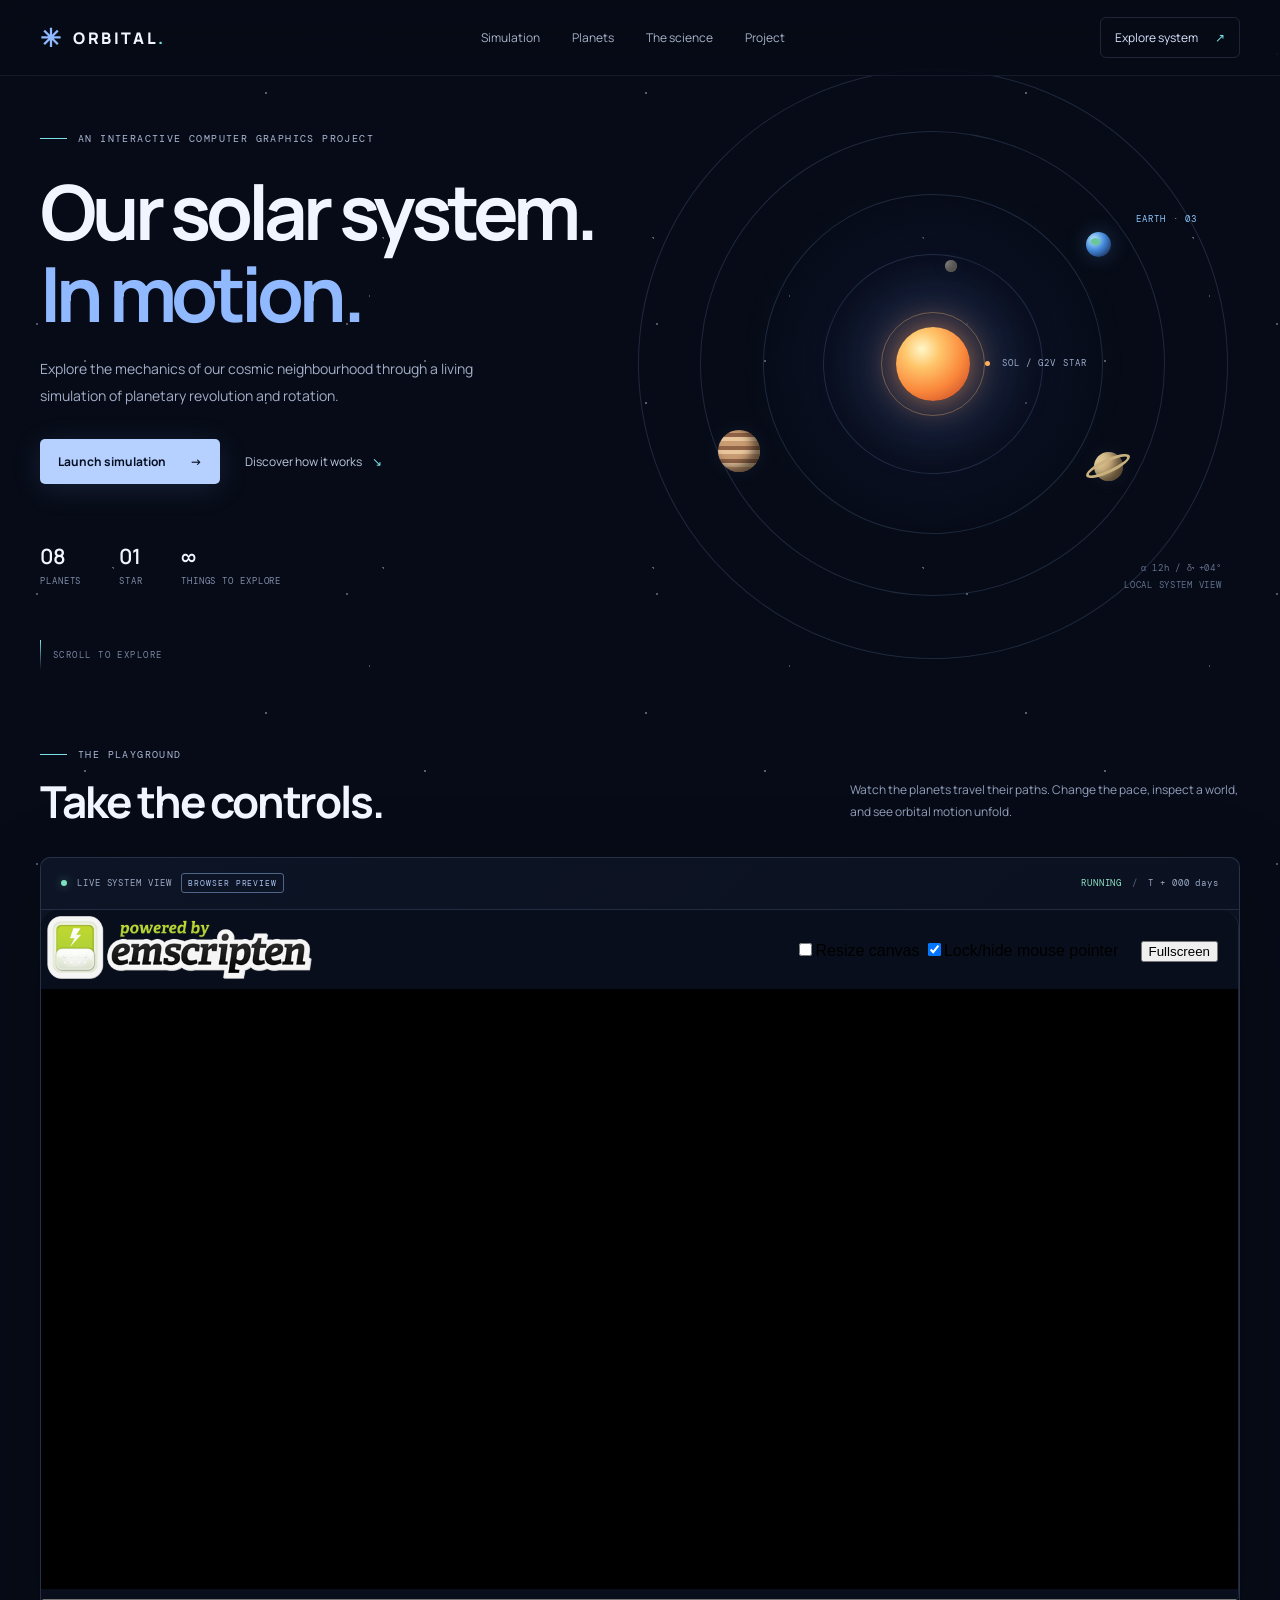
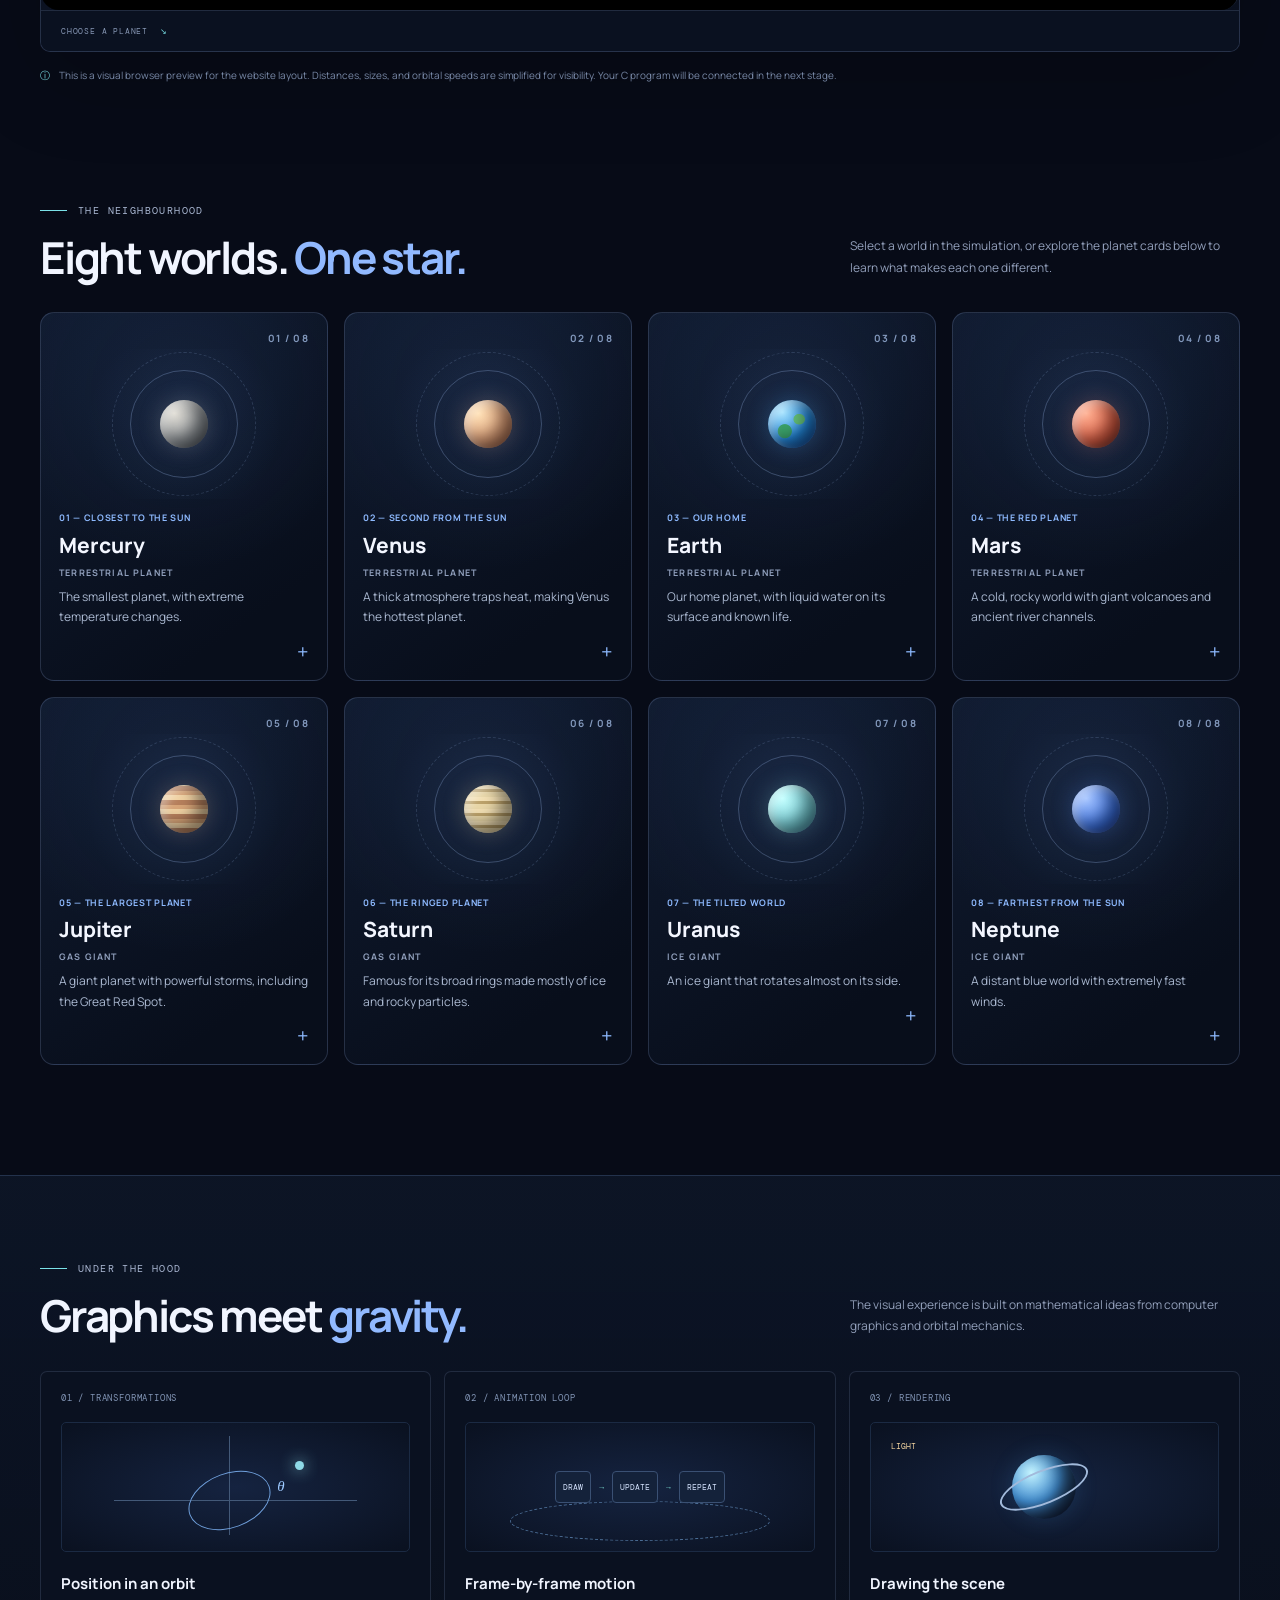
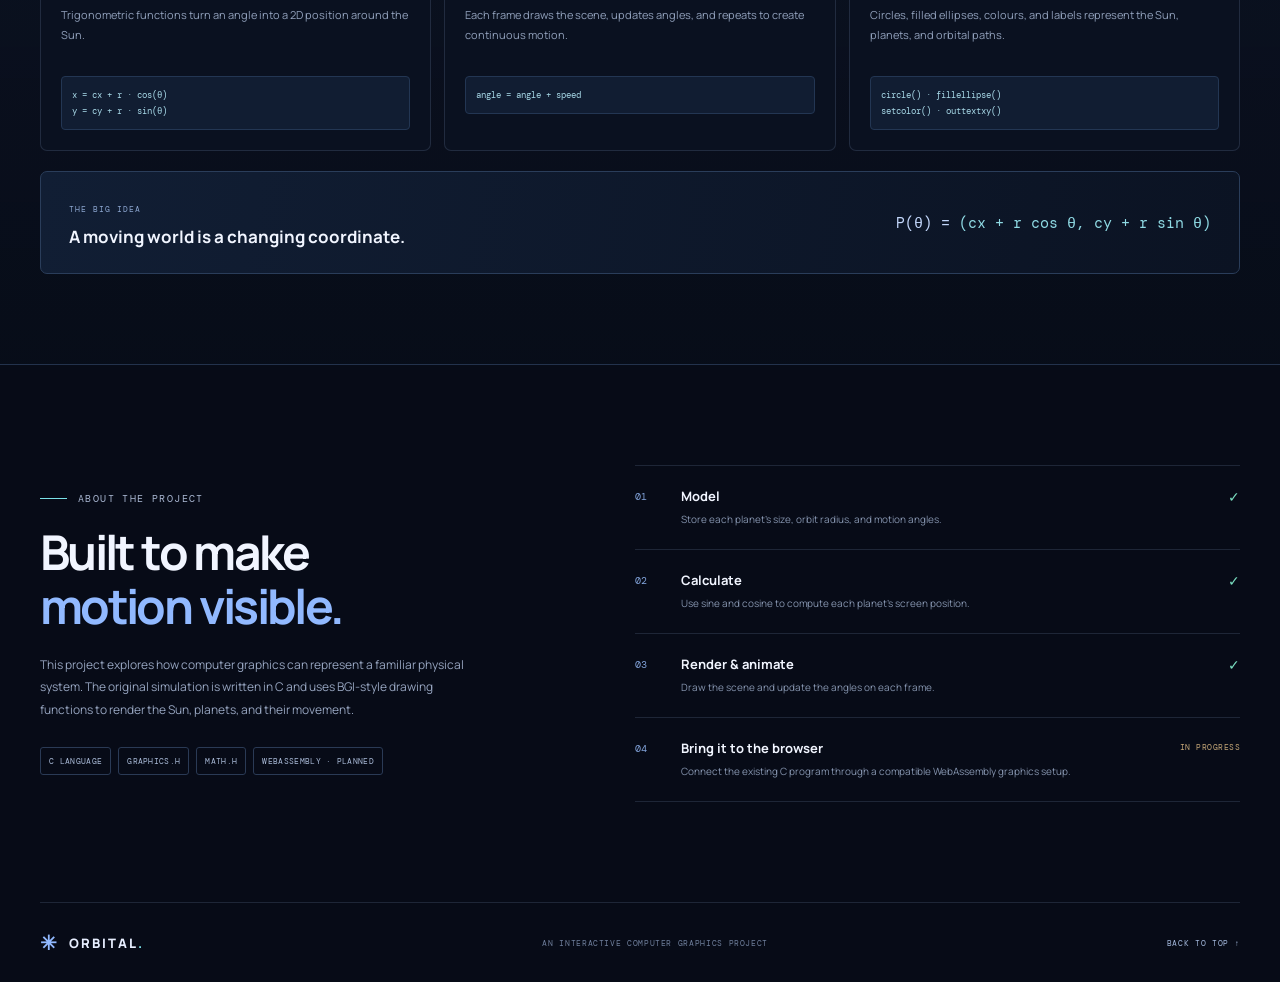
==== index.html @ f17c5fdf "initial commit" ====
<!DOCTYPE html>
<html lang="en">
<head>
  <meta charset="UTF-8" />
  <meta name="viewport" content="width=device-width, initial-scale=1.0" />
  <meta name="theme-color" content="#070b17" />
  <meta name="description" content="An interactive solar system simulation and computer graphics project." />
  <title>ORBITAL — Solar System Simulator</title>
  <link rel="preconnect" href="https://fonts.googleapis.com">
  <link rel="preconnect" href="https://fonts.gstatic.com" crossorigin>
  <link href="https://fonts.googleapis.com/css2?family=DM+Mono:wght@400;500&family=Manrope:wght@400;500;600;700;800&display=swap" rel="stylesheet">
  <link rel="stylesheet" href="styles.css" />
</head>
<body>
  <div class="starfield" aria-hidden="true"></div>
  <header class="topbar">
    <a class="brand" href="#home" aria-label="Orbital home"><span class="brand-mark">✳</span><span>ORBITAL<span class="brand-dot">.</span></span></a>
    <nav class="nav-links" aria-label="Main navigation">
      <a href="#simulation">Simulation</a><a href="#planets">Planets</a><a href="#science">The science</a><a href="#project">Project</a>
    </nav>
    <a class="top-cta" href="#simulation">Explore system <span>↗</span></a>
    <button class="menu-toggle" id="menuToggle" aria-label="Toggle navigation">☰</button>
  </header>

  <main>
    <section class="hero section-wrap" id="home">
      <div class="hero-copy">
        <div class="eyebrow"><span class="eyebrow-line"></span> AN INTERACTIVE COMPUTER GRAPHICS PROJECT</div>
        <h1>Our solar system.<br><span>In motion.</span></h1>
        <p class="hero-lede">Explore the mechanics of our cosmic neighbourhood through a living simulation of planetary revolution and rotation.</p>
        <div class="hero-actions"><a class="button button-primary" href="#simulation">Launch simulation <span>→</span></a><a class="text-link" href="#science">Discover how it works <span>↘</span></a></div>
        <div class="hero-meta"><div><strong>08</strong><span>PLANETS</span></div><div><strong>01</strong><span>STAR</span></div><div><strong>∞</strong><span>THINGS TO EXPLORE</span></div></div>
      </div>
      <div class="hero-art" aria-label="Illustration of planets orbiting a glowing sun">
        <div class="hero-orbit orbit-a"></div><div class="hero-orbit orbit-b"></div><div class="hero-orbit orbit-c"></div><div class="hero-orbit orbit-d"></div>
        <div class="hero-sun"><span></span></div><div class="hero-planet hp-mercury"></div><div class="hero-planet hp-earth"><span></span></div><div class="hero-planet hp-jupiter"></div><div class="hero-planet hp-saturn"><i></i></div>
        <div class="art-label label-sun"><span></span> SOL / G2V STAR</div><div class="art-label label-earth">EARTH · 03</div><div class="art-coordinate">α 12h  /  δ +04°<br>LOCAL SYSTEM VIEW</div>
      </div>
      <div class="scroll-cue"><span></span> SCROLL TO EXPLORE</div>
    </section>

    <section class="simulation-section section-wrap" id="simulation">
      <div class="section-heading"><div><div class="eyebrow"><span class="eyebrow-line"></span> THE PLAYGROUND</div><h2>Take the controls.</h2></div><p>Watch the planets travel their paths. Change the pace, inspect a world, and see orbital motion unfold.</p></div>
      <div class="sim-shell">
        <div class="sim-topline"><div class="sim-title"><span class="live-dot"></span><span>LIVE SYSTEM VIEW</span><span class="sim-tag">BROWSER PREVIEW</span></div><div class="sim-readout"><span id="statusText">RUNNING</span><span class="readout-divider">/</span><span id="timeReadout">T + 000 days</span></div></div>
        <div class="sim-layout">
          <div class="canvas-wrap" id="canvasWrap">
           <iframe
    src="solar_system.html"
    title="C Solar System Animation"
    style="position:absolute; inset:0; width:100%; height:100%; border:0; background:#080e1b;"
></iframe>

            <div class="canvas-vignette"></div><div class="canvas-hud hud-tl">HELIOCENTRIC VIEW<br><span>XY PLANE · SCHEMATIC</span></div><div class="canvas-hud hud-tr">SYSTEM 01 <span>● NOMINAL</span></div>
            <div class="canvas-bottom"><span id="selectedCanvasLabel">SELECTED: EARTH</span><span>DRAG TO PAN · SCROLL TO ZOOM</span></div>
            <div class="canvas-message" id="canvasMessage">Browser preview active — C simulation integration comes next.</div>
          </div>
                  </div>
        <div class="planet-strip"><div class="strip-label">CHOOSE A PLANET <span>↘</span></div><div class="planet-picker" id="planetPicker"></div></div>
      </div>
      <p class="sim-note"><span>ⓘ</span> This is a visual browser preview for the website layout. Distances, sizes, and orbital speeds are simplified for visibility. Your C program will be connected in the next stage.</p>
    </section>

    <section class="planet-section section-wrap" id="planets">
      <div class="section-heading"><div><div class="eyebrow"><span class="eyebrow-line"></span> THE NEIGHBOURHOOD</div><h2>Eight worlds. <span>One star.</span></h2></div><p>Select a world in the simulation, or explore the planet cards below to learn what makes each one different.</p></div>
      
<div class="orb-planet-grid" id="orbPlanetGrid">

  <button class="orb-planet-card" data-planet="mercury" aria-expanded="false">
    <span class="orb-planet-number">01 / 08</span>
    <span class="orb-planet-visual mercury">
      <span class="orbital-ring ring-one"></span>
      <span class="orbital-ring ring-two"></span>
      <span class="orb-planet"></span>
    </span>
    <span class="orb-planet-info">
      <span class="orb-planet-order">01 — CLOSEST TO THE SUN</span>
      <span class="orb-planet-name">Mercury</span>
      <span class="orb-planet-type">TERRESTRIAL PLANET</span>
      <span class="orb-planet-description">The smallest planet, with extreme temperature changes.</span>
      <span class="orb-planet-fact">88 Earth days to orbit the Sun.</span>
    </span>
    <span class="orb-planet-action">+</span>
  </button>

  <button class="orb-planet-card" data-planet="venus" aria-expanded="false">
    <span class="orb-planet-number">02 / 08</span>
    <span class="orb-planet-visual venus">
      <span class="orbital-ring ring-one"></span>
      <span class="orbital-ring ring-two"></span>
      <span class="orb-planet"></span>
    </span>
    <span class="orb-planet-info">
      <span class="orb-planet-order">02 — SECOND FROM THE SUN</span>
      <span class="orb-planet-name">Venus</span>
      <span class="orb-planet-type">TERRESTRIAL PLANET</span>
      <span class="orb-planet-description">A thick atmosphere traps heat, making Venus the hottest planet.</span>
      <span class="orb-planet-fact">One Venus day is longer than its year.</span>
    </span>
    <span class="orb-planet-action">+</span>
  </button>

  <button class="orb-planet-card" data-planet="earth" aria-expanded="false">
    <span class="orb-planet-number">03 / 08</span>
    <span class="orb-planet-visual earth">
      <span class="orbital-ring ring-one"></span>
      <span class="orbital-ring ring-two"></span>
      <span class="orb-planet"></span>
    </span>
    <span class="orb-planet-info">
      <span class="orb-planet-order">03 — OUR HOME</span>
      <span class="orb-planet-name">Earth</span>
      <span class="orb-planet-type">TERRESTRIAL PLANET</span>
      <span class="orb-planet-description">Our home planet, with liquid water on its surface and known life.</span>
      <span class="orb-planet-fact">About 365.25 days to orbit the Sun.</span>
    </span>
    <span class="orb-planet-action">+</span>
  </button>

  <button class="orb-planet-card" data-planet="mars" aria-expanded="false">
    <span class="orb-planet-number">04 / 08</span>
    <span class="orb-planet-visual mars">
      <span class="orbital-ring ring-one"></span>
      <span class="orbital-ring ring-two"></span>
      <span class="orb-planet"></span>
    </span>
    <span class="orb-planet-info">
      <span class="orb-planet-order">04 — THE RED PLANET</span>
      <span class="orb-planet-name">Mars</span>
      <span class="orb-planet-type">TERRESTRIAL PLANET</span>
      <span class="orb-planet-description">A cold, rocky world with giant volcanoes and ancient river channels.</span>
      <span class="orb-planet-fact">A Martian year lasts 687 Earth days.</span>
    </span>
    <span class="orb-planet-action">+</span>
  </button>

  <button class="orb-planet-card" data-planet="jupiter" aria-expanded="false">
    <span class="orb-planet-number">05 / 08</span>
    <span class="orb-planet-visual jupiter">
      <span class="orbital-ring ring-one"></span>
      <span class="orbital-ring ring-two"></span>
      <span class="orb-planet"></span>
    </span>
    <span class="orb-planet-info">
      <span class="orb-planet-order">05 — THE LARGEST PLANET</span>
      <span class="orb-planet-name">Jupiter</span>
      <span class="orb-planet-type">GAS GIANT</span>
      <span class="orb-planet-description">A giant planet with powerful storms, including the Great Red Spot.</span>
      <span class="orb-planet-fact">One Jupiter year is about 11.86 Earth years.</span>
    </span>
    <span class="orb-planet-action">+</span>
  </button>

  <button class="orb-planet-card" data-planet="saturn" aria-expanded="false">
    <span class="orb-planet-number">06 / 08</span>
    <span class="orb-planet-visual saturn">
      <span class="orbital-ring ring-one"></span>
      <span class="orbital-ring ring-two"></span>
      <span class="orb-planet"></span>
    </span>
    <span class="orb-planet-info">
      <span class="orb-planet-order">06 — THE RINGED PLANET</span>
      <span class="orb-planet-name">Saturn</span>
      <span class="orb-planet-type">GAS GIANT</span>
      <span class="orb-planet-description">Famous for its broad rings made mostly of ice and rocky particles.</span>
      <span class="orb-planet-fact">A Saturn year lasts about 29.5 Earth years.</span>
    </span>
    <span class="orb-planet-action">+</span>
  </button>

  <button class="orb-planet-card" data-planet="uranus" aria-expanded="false">
    <span class="orb-planet-number">07 / 08</span>
    <span class="orb-planet-visual uranus">
      <span class="orbital-ring ring-one"></span>
      <span class="orbital-ring ring-two"></span>
      <span class="orb-planet"></span>
    </span>
    <span class="orb-planet-info">
      <span class="orb-planet-order">07 — THE TILTED WORLD</span>
      <span class="orb-planet-name">Uranus</span>
      <span class="orb-planet-type">ICE GIANT</span>
      <span class="orb-planet-description">An ice giant that rotates almost on its side.</span>
      <span class="orb-planet-fact">One orbit takes about 84 Earth years.</span>
    </span>
    <span class="orb-planet-action">+</span>
  </button>

  <button class="orb-planet-card" data-planet="neptune" aria-expanded="false">
    <span class="orb-planet-number">08 / 08</span>
    <span class="orb-planet-visual neptune">
      <span class="orbital-ring ring-one"></span>
      <span class="orbital-ring ring-two"></span>
      <span class="orb-planet"></span>
    </span>
    <span class="orb-planet-info">
      <span class="orb-planet-order">08 — FARTHEST FROM THE SUN</span>
      <span class="orb-planet-name">Neptune</span>
      <span class="orb-planet-type">ICE GIANT</span>
      <span class="orb-planet-description">A distant blue world with extremely fast winds.</span>
      <span class="orb-planet-fact">One orbit takes about 165 Earth years.</span>
    </span>
    <span class="orb-planet-action">+</span>
  </button>

</div>


    </section>

    <section class="science-section" id="science"><div class="section-wrap science-inner">
      <div class="section-heading"><div><div class="eyebrow"><span class="eyebrow-line"></span> UNDER THE HOOD</div><h2>Graphics meet <span>gravity.</span></h2></div><p>The visual experience is built on mathematical ideas from computer graphics and orbital mechanics.</p></div>
      <div class="science-grid">
        <article class="science-card"><div class="science-number">01 / TRANSFORMATIONS</div><div class="science-visual transform-visual"><span class="axis x-axis"></span><span class="axis y-axis"></span><span class="transform-orbit"></span><span class="transform-dot"></span><b>θ</b></div><h3>Position in an orbit</h3><p>Trigonometric functions turn an angle into a 2D position around the Sun.</p><code>x = cx + r · cos(θ)<br>y = cy + r · sin(θ)</code></article>
        <article class="science-card"><div class="science-number">02 / ANIMATION LOOP</div><div class="science-visual loop-visual"><span>DRAW</span><i>→</i><span>UPDATE</span><i>→</i><span>REPEAT</span><div class="loop-track"></div></div><h3>Frame-by-frame motion</h3><p>Each frame draws the scene, updates angles, and repeats to create continuous motion.</p><code>angle = angle + speed</code></article>
        <article class="science-card"><div class="science-number">03 / RENDERING</div><div class="science-visual render-visual"><div class="render-sphere"></div><div class="render-ring"></div><span>LIGHT</span></div><h3>Drawing the scene</h3><p>Circles, filled ellipses, colours, and labels represent the Sun, planets, and orbital paths.</p><code>circle() · fillellipse()<br>setcolor() · outtextxy()</code></article>
      </div>
      <div class="equation-banner"><div><span class="mini-kicker">THE BIG IDEA</span><h3>A moving world is a changing coordinate.</h3></div><div class="equation">P(θ) = <span>(cx + r cos θ, cy + r sin θ)</span></div></div>
    </div></section>

    <section class="project-section section-wrap" id="project">
      <div class="project-copy"><div class="eyebrow"><span class="eyebrow-line"></span> ABOUT THE PROJECT</div><h2>Built to make<br><span>motion visible.</span></h2><p>This project explores how computer graphics can represent a familiar physical system. The original simulation is written in C and uses BGI-style drawing functions to render the Sun, planets, and their movement.</p><div class="tech-pills"><span>C LANGUAGE</span><span>GRAPHICS.H</span><span>MATH.H</span><span>WEBASSEMBLY · PLANNED</span></div></div>
      <div class="project-steps"><div class="step"><span>01</span><div><h3>Model</h3><p>Store each planet's size, orbit radius, and motion angles.</p></div><b>✓</b></div><div class="step"><span>02</span><div><h3>Calculate</h3><p>Use sine and cosine to compute each planet's screen position.</p></div><b>✓</b></div><div class="step"><span>03</span><div><h3>Render & animate</h3><p>Draw the scene and update the angles on each frame.</p></div><b>✓</b></div><div class="step planned"><span>04</span><div><h3>Bring it to the browser</h3><p>Connect the existing C program through a compatible WebAssembly graphics setup.</p></div><em>IN PROGRESS</em></div></div>
    </section>
  </main>
  <footer class="footer section-wrap"><a class="brand" href="#home"><span class="brand-mark">✳</span><span>ORBITAL<span class="brand-dot">.</span></span></a><span>AN INTERACTIVE COMPUTER GRAPHICS PROJECT</span><a href="#home">BACK TO TOP ↑</a></footer>
  <script src="app.js"></script>
</body>
</html>
---- styles.css ----
:root {
    --bg: #070b17;
    --panel: #0d1425;
    --panel2: #101a2e;
    --line: rgba(158, 180, 220, .16);
    --text: #f1f5ff;
    --muted: #8d9ab6;
    --blue: #91b9ff;
    --cyan: #7be2e8;
    --accent: #9cbcff;
    --mono: 'DM Mono', monospace;
    --sans: 'Manrope', sans-serif
}

* {
    box-sizing: border-box
}

html {
    scroll-behavior: smooth;
    scroll-padding-top: 90px
}

body {
    margin: 0;
    background: var(--bg);
    color: var(--text);
    font-family: var(--sans);
    font-size: 14px;
    overflow-x: hidden
}

a {
    color: inherit;
    text-decoration: none
}

button,
input {
    font: inherit
}

.starfield {
    position: fixed;
    inset: 0;
    pointer-events: none;
    z-index: -1;
    opacity: .34;
    background-image: radial-gradient(1px 1px at 12% 20%, #dbe8ff 99%, transparent), radial-gradient(1px 1px at 70% 30%, #fff 99%, transparent), radial-gradient(1px 1px at 42% 72%, #fff 99%, transparent), radial-gradient(1px 1px at 88% 80%, #b9d7ff 99%, transparent), radial-gradient(1px 1px at 25% 88%, #fff 99%, transparent);
    background-size: 310px 270px, 380px 310px, 270px 330px, 420px 370px, 340px 410px
}

.section-wrap {
    width: min(1200px, calc(100% - 64px));
    margin: 0 auto
}

.topbar {
    height: 76px;
    display: flex;
    align-items: center;
    justify-content: space-between;
    padding: 0 max(32px, calc((100% - 1200px)/2));
    border-bottom: 1px solid rgba(160, 180, 220, .1);
    background: rgba(7, 11, 23, .78);
    backdrop-filter: blur(18px);
    position: sticky;
    top: 0;
    z-index: 20
}

.brand {
    display: flex;
    align-items: center;
    gap: 10px;
    font-weight: 800;
    letter-spacing: .15em;
    font-size: 16px
}

.brand-mark {
    font-size: 25px;
    color: var(--blue)
}

.brand-dot {
    color: var(--cyan)
}

.nav-links {
    display: flex;
    gap: 32px;
    color: #a8b3ca;
    font-size: 12px
}

.nav-links a:hover,
.text-link:hover {
    color: white
}

.top-cta {
    font-size: 12px;
    border: 1px solid var(--line);
    border-radius: 6px;
    padding: 11px 14px;
    color: #dce6ff
}

.top-cta span {
    margin-left: 15px;
    color: var(--cyan)
}

.menu-toggle {
    display: none;
    background: none;
    border: 0;
    color: white;
    font-size: 22px
}

.hero {
    min-height: 620px;
    display: grid;
    grid-template-columns: 1fr 1.05fr;
    align-items: center;
    position: relative;
    padding-top: 45px;
    padding-bottom: 90px
}

.hero-copy {
    position: relative;
    z-index: 2;
    padding-bottom: 8px
}

.eyebrow {
    display: flex;
    align-items: center;
    gap: 11px;
    font: 10px var(--mono);
    letter-spacing: .14em;
    color: #aab8d3
}

.eyebrow-line {
    display: inline-block;
    width: 27px;
    height: 1px;
    background: var(--cyan)
}

h1 {
    font-size: clamp(48px, 6vw, 76px);
    line-height: 1.08;
    letter-spacing: -.065em;
    margin: 25px 0 22px;
    font-weight: 700
}

h1 span,
.section-heading h2 span,
.project-copy h2 span {
    color: var(--blue)
}

.hero-lede {
    max-width: 440px;
    color: #a3afc8;
    line-height: 1.9;
    font-size: 14px
}

.hero-actions {
    display: flex;
    align-items: center;
    gap: 25px;
    margin-top: 30px
}

.button {
    display: inline-flex;
    align-items: center;
    gap: 24px;
    padding: 14px 18px;
    border-radius: 5px;
    font-size: 12px;
    font-weight: 700
}

.button-primary {
    background: #b6d0ff;
    color: #071020;
    box-shadow: 0 5px 30px #83aaff22
}

.button-primary:hover {
    background: #d3e2ff
}

.text-link {
    font-size: 12px;
    color: #bdc9df
}

.text-link span {
    color: var(--cyan);
    margin-left: 8px
}

.hero-meta {
    display: flex;
    gap: 38px;
    margin-top: 58px
}

.hero-meta div {
    display: flex;
    flex-direction: column;
    gap: 5px
}

.hero-meta strong {
    font-size: 21px;
    font-weight: 600
}

.hero-meta span {
    font: 9px var(--mono);
    letter-spacing: .1em;
    color: #7f8da9
}

.hero-art {
    height: 470px;
    position: relative;
    display: flex;
    align-items: center;
    justify-content: center;
    isolation: isolate
}

.hero-art:before {
    content: "";
    position: absolute;
    width: 70%;
    height: 70%;
    background: radial-gradient(circle, #1a2c55 0, rgba(12, 24, 50, .38) 38%, transparent 70%);
    z-index: -1
}

.hero-orbit {
    position: absolute;
    border: 1px solid rgba(135, 169, 229, .19);
    border-radius: 50%;
    transform: rotate(-25deg)
}

.orbit-a {
    width: 220px;
    height: 220px
}

.orbit-b {
    width: 340px;
    height: 340px
}

.orbit-c {
    width: 465px;
    height: 465px
}

.orbit-d {
    width: 590px;
    height: 590px
}

.hero-sun {
    width: 74px;
    height: 74px;
    border-radius: 50%;
    background: radial-gradient(circle at 35% 30%, #fff7c9 0, #ffc56a 26%, #fa873b 60%, #bc3b23 100%);
    box-shadow: 0 0 35px #ff9c4c99, 0 0 95px #f78d3e36;
    position: absolute
}

.hero-sun span {
    position: absolute;
    inset: -15px;
    border-radius: 50%;
    border: 1px solid #ffbe6955
}

.hero-planet {
    position: absolute;
    border-radius: 50%;
    box-shadow: inset -7px -5px 10px #0008, 0 0 20px #8dbaff15
}

.hp-mercury {
    width: 12px;
    height: 12px;
    background: #aaa8a1;
    top: 28%;
    left: 52%
}

.hp-earth {
    width: 25px;
    height: 25px;
    background: radial-gradient(circle at 32% 30%, #b8e9ff, #4286d8 45%, #1d315d 85%);
    top: 22%;
    right: 21%;
    box-shadow: 0 0 20px #5da9ff44
}

.hp-earth span {
    position: absolute;
    width: 9px;
    height: 7px;
    background: #6ac79a;
    border-radius: 60% 20% 45% 30%;
    left: 5px;
    top: 6px;
    transform: rotate(25deg)
}

.hp-jupiter {
    height: 42px;
    width: 42px;
    background: repeating-linear-gradient(0deg, #c99c73 0 5px, #e8c59b 5px 9px, #916448 9px 13px);
    left: 15%;
    bottom: 27%
}

.hp-saturn {
    width: 29px;
    height: 29px;
    background: linear-gradient(120deg, #e8d5a0, #b28b5d);
    right: 19%;
    bottom: 25%
}

.hp-saturn i {
    position: absolute;
    width: 48px;
    height: 14px;
    border: 3px solid #c9b17f;
    border-radius: 50%;
    transform: rotate(-25deg);
    left: -10px;
    top: 7px
}

.art-label {
    position: absolute;
    font: 9px var(--mono);
    letter-spacing: .12em;
    color: #9caccc
}

.label-sun {
    left: calc(50% + 52px);
    top: calc(50% - 7px)
}

.label-sun span {
    display: inline-block;
    width: 5px;
    height: 5px;
    background: #ffb25e;
    border-radius: 50%;
    margin-right: 6px
}

.label-earth {
    right: 7%;
    top: 18%;
    color: #8fc9ff
}

.art-coordinate {
    position: absolute;
    bottom: 1%;
    right: 3%;
    font: 9px/1.9 var(--mono);
    color: #62708d;
    text-align: right;
    letter-spacing: .08em
}

.scroll-cue {
    position: absolute;
    bottom: 26px;
    left: 0;
    font: 9px var(--mono);
    letter-spacing: .16em;
    color: #7785a1;
    display: flex;
    align-items: center;
    gap: 12px
}

.scroll-cue span {
    height: 30px;
    width: 1px;
    background: linear-gradient(var(--cyan), transparent)
}

.section-heading {
    display: flex;
    align-items: end;
    justify-content: space-between;
    gap: 30px;
    margin-bottom: 30px
}

.section-heading h2 {
    font-size: clamp(30px, 4vw, 44px);
    letter-spacing: -.05em;
    line-height: 1.15;
    margin: 15px 0 0
}

.section-heading>p {
    max-width: 390px;
    color: #929fba;
    line-height: 1.8;
    font-size: 12px;
    margin: 0 0 4px
}

.simulation-section {
    padding-top: 52px;
    padding-bottom: 100px
}

.sim-shell {
    border: 1px solid rgba(141, 169, 221, .21);
    border-radius: 10px;
    overflow: hidden;
    background: linear-gradient(140deg, #0d1425, #090f1d);
    box-shadow: 0 25px 90px #0003
}

.sim-topline {
    height: 52px;
    display: flex;
    align-items: center;
    justify-content: space-between;
    padding: 0 20px;
    border-bottom: 1px solid var(--line);
    font: 9px var(--mono);
    letter-spacing: .1em;
    color: #9caac5
}

.sim-title {
    display: flex;
    align-items: center;
    gap: 10px
}

.live-dot {
    height: 6px;
    width: 6px;
    border-radius: 50%;
    background: #7ee0c0;
    box-shadow: 0 0 10px #7ee0c077
}

.sim-tag {
    border: 1px solid #4e6587;
    border-radius: 3px;
    padding: 4px 6px;
    font-size: 8px;
    color: #a9c2ec
}

.sim-readout {
    display: flex;
    gap: 10px
}

.sim-readout #statusText {
    color: #8ee0c3
}

.readout-divider {
    color: #53627e
}

.sim-layout {
    display: grid;
    grid-template-columns: minmax(0, 1fr) 292px;
    min-height: 450px
}

.canvas-wrap {
    min-height: 450px;
    position: relative;
    overflow: hidden;
    background: radial-gradient(ellipse at 50% 47%, #101e3a 0, #080e1b 65%, #060a13 100%);
    border-right: 1px solid var(--line)
}

canvas {
    display: block;
    width: 100%;
    height: 100%;
    position: absolute;
    inset: 0;
    cursor: crosshair
}

.canvas-vignette {
    position: absolute;
    inset: 0;
    pointer-events: none;
    background: linear-gradient(180deg, #080e1b55, transparent 25%, transparent 78%, #080e1bcc)
}

.canvas-hud {
    position: absolute;
    font: 8px/1.8 var(--mono);
    letter-spacing: .11em;
    color: #91a2c1;
    pointer-events: none
}

.canvas-hud span {
    color: #657693
}

.hud-tl {
    top: 18px;
    left: 20px
}

.hud-tr {
    top: 18px;
    right: 20px;
    text-align: right
}

.hud-tr span {
    color: #77dcb5;
    margin-left: 9px
}

.canvas-bottom {
    position: absolute;
    bottom: 17px;
    left: 20px;
    right: 20px;
    display: flex;
    justify-content: space-between;
    font: 8px var(--mono);
    letter-spacing: .1em;
    color: #8392b0;
    pointer-events: none
}

.canvas-message {
    position: absolute;
    bottom: 42px;
    left: 20px;
    font-size: 9px;
    color: #617492;
    pointer-events: none
}

.control-panel {
    padding: 0 18px;
    background: rgba(11, 18, 33, .75)
}

.panel-block {
    padding: 19px 0;
    border-bottom: 1px solid var(--line)
}

.panel-block:last-child {
    border-bottom: 0
}

.panel-label {
    display: flex;
    justify-content: space-between;
    font: 9px var(--mono);
    letter-spacing: .09em;
    color: #9eacc6;
    margin-bottom: 15px
}

.panel-label span {
    color: #536480
}

.transport-row {
    display: flex;
    gap: 7px;
    margin-bottom: 18px
}

.icon-button {
    height: 34px;
    flex: 1;
    border: 1px solid #2a3852;
    border-radius: 5px;
    background: #121d31;
    color: #c5d4ef;
    font-size: 18px;
    cursor: pointer
}

.icon-button:hover {
    border-color: #8eafe8
}

.primary-icon {
    background: #b4ceff;
    color: #0a1325;
    border-color: #b4ceff
}

.control-label-row {
    display: flex;
    justify-content: space-between;
    color: #9daac1;
    font-size: 10px;
    margin-bottom: 9px
}

.control-label-row strong {
    color: #d9e4ff;
    font: 11px var(--mono)
}

input[type=range] {
    width: 100%;
    accent-color: #a8c7ff;
    cursor: pointer
}

.speed-presets {
    display: flex;
    gap: 5px;
    margin-top: 9px
}

.speed-presets button {
    flex: 1;
    border: 1px solid #26344d;
    background: transparent;
    border-radius: 3px;
    padding: 6px 0;
    color: #8e9bb4;
    font: 9px var(--mono);
    cursor: pointer
}

.speed-presets button.active,
.speed-presets button:hover {
    background: #1d3152;
    border-color: #5c80b8;
    color: #e5eeff
}

.toggle-row {
    display: flex;
    align-items: center;
    justify-content: space-between;
    font-size: 10px;
    color: #aab6cc;
    margin: 13px 0;
    cursor: pointer
}

.toggle-row input {
    position: absolute;
    opacity: 0
}

.toggle-row i {
    width: 28px;
    height: 16px;
    border: 1px solid #3a4962;
    background: #1a2539;
    border-radius: 20px;
    position: relative;
    transition: .2s
}

.toggle-row i:after {
    content: "";
    position: absolute;
    width: 10px;
    height: 10px;
    border-radius: 50%;
    background: #75839b;
    top: 2px;
    left: 2px;
    transition: .2s
}

.toggle-row input:checked+i {
    background: #2c4a76;
    border-color: #638dc9
}

.toggle-row input:checked+i:after {
    left: 14px;
    background: #c1d8ff
}

.world-heading {
    display: flex;
    align-items: center;
    gap: 12px
}

.planet-glyph {
    height: 42px;
    width: 42px;
    border-radius: 50%;
    display: grid;
    place-items: center;
    color: transparent;
    box-shadow: inset -7px -5px 10px #0008, 0 0 18px #5da9ff20
}

.earth-glyph {
    background: radial-gradient(circle at 30% 28%, #b5edff, #448ce1 42%, #18305b 82%)
}

.world-heading h3 {
    font-size: 17px;
    margin: 0 0 4px
}

.world-heading span {
    font: 8px var(--mono);
    letter-spacing: .06em;
    color: #8da0c0
}

.selected-world>p {
    font-size: 10px;
    line-height: 1.7;
    color: #8e9db8;
    margin: 14px 0
}

.world-stats {
    display: grid;
    grid-template-columns: 1fr 1fr;
    gap: 13px 8px
}

.world-stats>div {
    display: flex;
    flex-direction: column;
    gap: 5px
}

.world-stats>div span {
    font: 7px var(--mono);
    color: #687a99;
    letter-spacing: .06em
}

.world-stats strong {
    font-size: 12px;
    font-weight: 600;
    color: #dce6fa
}

.world-stats small {
    font-size: 8px;
    color: #8392ad;
    font-weight: 400
}

.planet-strip {
    padding: 15px 20px;
    display: flex;
    align-items: center;
    gap: 24px;
    border-top: 1px solid var(--line);
    background: #0a1120
}

.strip-label {
    white-space: nowrap;
    font: 8px var(--mono);
    letter-spacing: .1em;
    color: #8797b4
}

.strip-label span {
    color: var(--cyan);
    margin-left: 6px
}

.planet-picker {
    display: flex;
    gap: 7px;
    flex-wrap: wrap
}

.planet-chip {
    display: flex;
    align-items: center;
    gap: 7px;
    background: transparent;
    border: 1px solid transparent;
    padding: 7px 9px;
    border-radius: 4px;
    color: #8190aa;
    font-size: 10px;
    cursor: pointer
}

.planet-chip:hover,
.planet-chip.active {
    background: #18243b;
    border-color: #344b70;
    color: #e5edff
}

.planet-chip i {
    height: 9px;
    width: 9px;
    border-radius: 50%;
    display: inline-block;
    box-shadow: inset -2px -2px 3px #0008
}

.sim-note {
    display: flex;
    gap: 9px;
    color: #7888a6;
    font-size: 10px;
    line-height: 1.7;
    margin: 15px 0 0
}

.sim-note span {
    color: var(--cyan)
}

.planet-section {
    padding: 20px 0 110px
}

.planet-grid {
    display: grid;
    grid-template-columns: repeat(4, 1fr);
    gap: 12px
}

.planet-card {
    border: 1px solid var(--line);
    border-radius: 7px;
    background: linear-gradient(145deg, #0f182a, #0a101d);
    padding: 19px;
    cursor: pointer;
    transition: transform .2s, border-color .2s;
    min-height: 205px;
    position: relative;
    overflow: hidden
}

.planet-card:hover {
    transform: translateY(-4px);
    border-color: #526f9e
}

.planet-card-top {
    display: flex;
    justify-content: space-between;
    align-items: start
}

.planet-orb {
    width: 43px;
    height: 43px;
    border-radius: 50%;
    box-shadow: inset -9px -7px 13px #0008, 0 0 25px #8baaff12;
    position: relative
}

.planet-index {
    font: 9px var(--mono);
    color: #667b9e
}

.planet-card h3 {
    font-size: 16px;
    margin: 18px 0 4px
}

.planet-card .planet-kind {
    font: 8px var(--mono);
    letter-spacing: .08em;
    color: #8192af
}

.planet-card p {
    font-size: 10px;
    line-height: 1.6;
    color: #8594af;
    margin: 12px 0 0
}

.planet-card .card-arrow {
    position: absolute;
    right: 18px;
    bottom: 16px;
    color: #9cbcff;
    font-size: 15px
}

.science-section {
    background: linear-gradient(180deg, rgba(15, 25, 44, .7), rgba(8, 13, 25, .9));
    border-top: 1px solid #23324c;
    border-bottom: 1px solid #23324c;
    padding: 86px 0 90px
}

.science-grid {
    display: grid;
    grid-template-columns: repeat(3, 1fr);
    gap: 13px
}

.science-card {
    border: 1px solid var(--line);
    border-radius: 7px;
    background: #0a1120;
    padding: 20px
}

.science-number {
    font: 9px var(--mono);
    letter-spacing: .09em;
    color: #8194b4
}

.science-visual {
    height: 130px;
    margin: 18px 0 21px;
    border: 1px solid #1b2a43;
    border-radius: 5px;
    background: radial-gradient(ellipse at center, #152340, #0a1120);
    position: relative;
    overflow: hidden
}

.science-card h3 {
    font-size: 15px;
    margin: 0 0 9px
}

.science-card p {
    font-size: 11px;
    line-height: 1.8;
    color: #91a0bb;
    min-height: 60px
}

.science-card code {
    display: block;
    background: #111d32;
    border: 1px solid #233653;
    border-radius: 4px;
    padding: 10px;
    color: #a8d9e8;
    font: 9px/1.8 var(--mono);
    white-space: normal
}

.axis {
    position: absolute;
    background: #435978
}

.x-axis {
    height: 1px;
    left: 15%;
    right: 15%;
    top: 60%
}

.y-axis {
    width: 1px;
    top: 10%;
    bottom: 12%;
    left: 48%
}

.transform-orbit {
    position: absolute;
    width: 85px;
    height: 55px;
    border: 1px solid #6f9fdb;
    border-radius: 50%;
    left: calc(48% - 42px);
    top: calc(60% - 27px);
    transform: rotate(-20deg)
}

.transform-dot {
    position: absolute;
    left: 67%;
    top: 30%;
    width: 9px;
    height: 9px;
    border-radius: 50%;
    background: #8ed9e6;
    box-shadow: 0 0 15px #8ed9e6
}

.transform-visual b {
    position: absolute;
    left: 62%;
    top: 43%;
    font: italic 15px Georgia;
    color: #9dc9ff
}

.loop-visual {
    display: flex;
    align-items: center;
    justify-content: center;
    gap: 8px;
    font: 8px var(--mono);
    color: #d6e4ff
}

.loop-visual span {
    border: 1px solid #3a5073;
    background: #14223a;
    border-radius: 4px;
    padding: 10px 7px;
    z-index: 1
}

.loop-visual i {
    color: #7ee0d5;
    font-style: normal
}

.loop-track {
    position: absolute;
    width: 75%;
    height: 40px;
    border: 1px dashed #4b6d95;
    border-radius: 50%;
    bottom: 10px
}

.render-sphere {
    position: absolute;
    left: calc(50% - 32px);
    top: calc(50% - 32px);
    height: 64px;
    width: 64px;
    border-radius: 50%;
    background: radial-gradient(circle at 30% 28%, #c4f4ff, #438fd2 45%, #1b315b 80%);
    box-shadow: inset -14px -8px 17px #0009, 0 0 23px #438fd233
}

.render-ring {
    position: absolute;
    left: calc(50% - 47px);
    top: calc(50% - 17px);
    height: 34px;
    width: 94px;
    border: 2px solid #a2badb;
    border-radius: 50%;
    transform: rotate(-22deg)
}

.render-visual>span {
    position: absolute;
    top: 18px;
    left: 20px;
    font: 8px var(--mono);
    color: #f3d5a1
}

.equation-banner {
    margin-top: 20px;
    border: 1px solid #2a3d5a;
    border-radius: 7px;
    padding: 25px 28px;
    display: flex;
    justify-content: space-between;
    align-items: center;
    background: linear-gradient(100deg, #111e34, #0b1323)
}

.mini-kicker {
    font: 8px var(--mono);
    letter-spacing: .13em;
    color: #8ca6d0
}

.equation-banner h3 {
    font-size: 17px;
    margin: 9px 0 0
}

.equation {
    font: 15px var(--mono);
    color: #c3d7fb
}

.equation span {
    color: #8fdae4
}

.project-section {
    padding-top: 100px;
    padding-bottom: 100px;
    display: grid;
    grid-template-columns: .9fr 1.1fr;
    gap: 100px;
    align-items: center
}

.project-copy h2 {
    font-size: clamp(35px, 4vw, 48px);
    line-height: 1.13;
    letter-spacing: -.055em;
    margin: 20px 0
}

.project-copy>p {
    color: #96a4bf;
    font-size: 12px;
    line-height: 1.9;
    max-width: 440px
}

.tech-pills {
    display: flex;
    gap: 7px;
    flex-wrap: wrap;
    margin-top: 25px
}

.tech-pills span {
    font: 8px var(--mono);
    letter-spacing: .04em;
    color: #aabbd8;
    border: 1px solid #2a3a55;
    border-radius: 3px;
    padding: 8px
}

.project-steps {
    border-top: 1px solid var(--line)
}

.step {
    display: grid;
    grid-template-columns: 32px 1fr auto;
    align-items: start;
    gap: 14px;
    padding: 21px 0;
    border-bottom: 1px solid var(--line)
}

.step>span {
    font: 10px var(--mono);
    color: #83a5dc;
    padding-top: 3px
}

.step h3 {
    font-size: 13px;
    margin: 0 0 6px
}

.step p {
    font-size: 10px;
    line-height: 1.7;
    color: #8594ae;
    margin: 0
}

.step>b {
    color: #7be0c2;
    font-weight: 400
}

.step em {
    font: 8px var(--mono);
    color: #c6a878;
    font-style: normal;
    letter-spacing: .06em;
    padding-top: 3px
}

.footer {
    border-top: 1px solid var(--line);
    min-height: 80px;
    display: flex;
    align-items: center;
    justify-content: space-between;
    color: #6f7f9c;
    font: 8px var(--mono);
    letter-spacing: .08em
}

.footer .brand {
    color: #e7eeff;
    font: 800 13px var(--sans)
}

.footer .brand-mark {
    font-size: 20px
}

.footer>a:last-child {
    color: #a4b9dd
}

.footer>a:last-child:hover {
    color: white
}

@media(max-width:1000px) {
    .section-wrap {
        width: min(100% - 40px, 900px)
    }

    .topbar {
        padding: 0 20px
    }

    .nav-links {
        gap: 17px
    }

    .hero {
        grid-template-columns: 1fr 1fr;
        min-height: 560px
    }

    .hero-art {
        transform: scale(.82);
        margin: 0 -45px
    }

    .sim-layout {
        grid-template-columns: minmax(0, 1fr) 270px
    }

    .control-panel {
        padding: 0 14px
    }

    .planet-grid {
        grid-template-columns: repeat(4, 1fr)
    }

    .project-section {
        gap: 45px
    }

    .planet-chip {
        padding: 6px
    }

    .planet-strip {
        gap: 12px
    }
}

@media(max-width:760px) {
    .section-wrap {
        width: calc(100% - 32px)
    }

    .topbar {
        height: 64px;
        padding: 0 16px
    }

    .nav-links {
        display: none;
        position: absolute;
        left: 0;
        right: 0;
        top: 64px;
        padding: 18px 20px 22px;
        background: #0a1120;
        border-bottom: 1px solid var(--line);
        flex-direction: column;
        gap: 18px
    }

    .nav-links.open {
        display: flex
    }

    .top-cta {
        margin-left: auto;
        margin-right: 13px;
        padding: 9px 10px;
        font-size: 10px
    }

    .menu-toggle {
        display: block
    }

    .hero {
        display: flex;
        flex-direction: column;
        align-items: stretch;
        padding-top: 65px;
        padding-bottom: 80px;
        min-height: 0
    }

    .hero-copy {
        padding: 0
    }

    .hero-art {
        height: 330px;
        transform: scale(.75);
        margin: -5px -55px -20px
    }

    .hero-meta {
        margin-top: 38px;
        gap: 26px
    }

    .hero-meta strong {
        font-size: 18px
    }

    .scroll-cue {
        bottom: 15px
    }

    .section-heading {
        align-items: start;
        flex-direction: column;
        gap: 14px
    }

    .section-heading>p {
        max-width: 600px
    }

    .simulation-section {
        padding-top: 40px;
        padding-bottom: 75px
    }

    .sim-layout {
        grid-template-columns: 1fr
    }

    .canvas-wrap {
        min-height: 390px;
        border-right: 0;
        border-bottom: 1px solid var(--line)
    }

    .control-panel {
        display: grid;
        grid-template-columns: 1fr 1fr;
        column-gap: 18px;
        padding: 0 17px
    }

    .panel-block:nth-child(2) {
        border-bottom: 1px solid var(--line)
    }

    .selected-world {
        grid-column: 1/-1
    }

    .planet-strip {
        align-items: flex-start;
        flex-direction: column;
        gap: 10px
    }

    .planet-picker {
        gap: 4px
    }

    .planet-grid {
        grid-template-columns: repeat(2, 1fr)
    }

    .planet-card {
        padding: 15px;
        min-height: 190px
    }

    .science-section {
        padding: 70px 0
    }

    .science-grid {
        grid-template-columns: 1fr
    }

    .science-card p {
        min-height: 0
    }

    .science-visual {
        height: 120px
    }

    .equation-banner {
        align-items: flex-start;
        flex-direction: column;
        gap: 20px;
        padding: 21px
    }

    .equation {
        font-size: 12px
    }

    .project-section {
        grid-template-columns: 1fr;
        gap: 35px;
        padding-top: 75px;
        padding-bottom: 70px
    }

    .footer {
        flex-wrap: wrap;
        gap: 15px;
        padding: 22px 0
    }

    .footer>span {
        order: 3;
        width: 100%
    }
}

@media(max-width:420px) {
    h1 {
        font-size: 48px
    }

    .hero-actions {
        align-items: flex-start;
        flex-direction: column;
        gap: 18px
    }

    .hero-art {
        height: 275px;
        transform: scale(.61);
        margin: -5px -90px -15px
    }

    .hero-meta {
        gap: 20px
    }

    .hero-meta span {
        font-size: 7px
    }

    .sim-topline {
        padding: 0 11px
    }

    .sim-tag {
        display: none
    }

    .sim-readout {
        font-size: 8px
    }

    .canvas-wrap {
        min-height: 320px
    }

    .canvas-bottom {
        left: 10px;
        right: 10px;
        font-size: 7px
    }

    .canvas-message {
        left: 10px;
        font-size: 8px
    }

    .control-panel {
        grid-template-columns: 1fr
    }

    .selected-world {
        grid-column: auto
    }

    .panel-block:nth-child(2) {
        border-bottom: 1px solid var(--line)
    }

    .planet-grid {
        gap: 8px
    }

    .planet-card {
        min-height: 190px;
        padding: 13px
    }

    .planet-card h3 {
        font-size: 14px
    }

    .planet-orb {
        width: 35px;
        height: 35px
    }

    .planet-card p {
        font-size: 9px
    }

    .footer .brand {
        font-size: 11px
    }
}

/* Large solar system animation */
.canvas-wrap {
position: relative;
width: 100%;
height: 80vh;
min-height: 600px;
overflow: hidden;
border-radius: 18px;
}

.canvas-wrap iframe {
display: block;
width: 100%;
height: 100%;
border: none;
}

@media (min-width: 1200px) {
.canvas-wrap {
height: 85vh;
min-height: 700px;
}
}
.canvas-vignette,
.canvas-hud,
.canvas-bottom,
.canvas-message {
display: none !important;
}

/* ===== MAIN PAGE LAYOUT ===== */
html,
body {
    width: 100%;
    min-height: 100%;
    margin: 0;
    padding: 0;
    overflow-x: hidden;
}

/* Use the entire available page width */
main,
.main-container,
.workspace {
    width: 100%;
    max-width: none;
    margin: 0;
    box-sizing: border-box;
}

/* ===== REMOVE THE EMPTY RIGHT PANEL ===== */
/* Change .right-panel to your actual sidebar/panel selector */
.right-panel,
.empty-panel,
.sidebar-panel {
    display: none !important;
}

/* Make the animation layout a single full-width column */
.animation-layout,
.simulation-layout,
.content-layout {
    display: grid;
    grid-template-columns: minmax(0, 1fr);
    width: 100%;
    max-width: none;
    gap: 0;
    box-sizing: border-box;
}

/* ===== EXPAND THE ANIMATION WINDOW ===== */
.animation-window,
.animation-container,
.simulation-container {
    width: 100%;
    max-width: none;
    min-width: 0;
    height: calc(100vh - 220px);
    min-height: 500px;
    margin: 0;
    box-sizing: border-box;
}

/* Let the animation fill its container */
.animation-window canvas,
.animation-container canvas,
.simulation-container canvas,
.animation-window iframe,
.animation-container iframe {
    display: block;
    width: 100%;
    height: 100%;
    max-width: 100%;
    border: 0;
}

/* Remove internal scrolling where it is unnecessary */
.animation-window,
.animation-container,
.simulation-container {
    overflow: hidden;
}

/* Keep the overall page responsive */
@media (max-width: 768px) {
    .animation-window,
    .animation-container,
    .simulation-container {
        height: 65vh;
        min-height: 400px;
    }
}


/* ===== SOLAR SYSTEM ANIMATION LAYOUT FIX ===== */

/* Make the simulation shell use the full available width */
.sim-shell {
    width: 100%;
    max-width: none;
    box-sizing: border-box;
}

/* Remove the empty right column */
.sim-layout {
    display: grid;
    grid-template-columns: minmax(0, 1fr);
    width: 100%;
    max-width: none;
    gap: 0;
    box-sizing: border-box;
}

/* Expand the animation window */
.canvas-wrap {
    position: relative;
    width: 100%;
    height: clamp(550px, 75vh, 900px);
    min-width: 0;
    box-sizing: border-box;
    overflow: hidden;
}

/* Fill the complete animation window with the C animation */
.canvas-wrap iframe {
    position: absolute;
    inset: 0;
    display: block;
    width: 100%;
    height: 100%;
    max-width: none;
    border: 0;
    background: #000;
}

/* Remove the extra inner scrollbar */
.canvas-wrap iframe body {
    margin: 0;
}

/* Prevent the simulation shell from creating horizontal overflow */
.sim-shell,
.sim-layout,
.canvas-wrap {
    min-width: 0;
}

/* Make the animation fit better on smaller screens */
@media (max-width: 768px) {
    .canvas-wrap {
        height: 65vh;
        min-height: 400px;
    }
}


/* ======================================
   ORBITAL — EDUCATIONAL PLANET CARDS
   ====================================== */

.orb-planet-grid {
  display: grid;
  grid-template-columns: repeat(4, minmax(0, 1fr));
  gap: 16px;
  width: 100%;
  margin-top: 28px;
}

.orb-planet-card {
  --planet-color: #aeb7c8;
  position: relative;
  display: flex;
  flex-direction: column;
  align-items: stretch;
  min-width: 0;
  padding: 18px;
  overflow: hidden;
  text-align: left;
  color: #eef3ff;
  font: inherit;
  cursor: pointer;
  border: 1px solid rgba(144, 170, 218, 0.22);
  border-radius: 14px;
  background:
    radial-gradient(
      circle at 50% 22%,
      rgba(68, 105, 171, 0.13),
      transparent 55%
    ),
    linear-gradient(145deg, #101b30, #080e1b 80%);
  transition:
    border-color 220ms ease,
    transform 220ms ease,
    box-shadow 220ms ease,
    background 220ms ease;
}

.orb-planet-card:hover,
.orb-planet-card:focus-visible {
  transform: translateY(-4px);
  border-color: rgba(132, 178, 255, 0.75);
  box-shadow: 0 12px 32px rgba(0, 0, 0, 0.25);
  outline: none;
}

.orb-planet-card[aria-expanded="true"] {
  border-color: #80b5ff;
  background: linear-gradient(145deg, #142744, #080e1b);
}

.orb-planet-number {
  align-self: flex-end;
  color: #8298bc;
  font-size: 10px;
  letter-spacing: 0.13em;
  font-weight: 700;
}

/* Orbital rings behind each planet */
.orb-planet-visual {
  position: relative;
  display: grid;
  place-items: center;
  width: 100%;
  height: 150px;
  margin: 4px 0 12px;
  isolation: isolate;
  overflow: hidden;
  background:
    radial-gradient(
      circle at center,
      rgba(92, 135, 205, 0.09),
      transparent 67%
    );
}

.orbital-ring {
  position: absolute;
  display: block;
  border: 1px solid rgba(154, 183, 231, 0.30);
  border-radius: 50%;
  pointer-events: none;
}

.orbital-ring.ring-one {
  width: 108px;
  height: 108px;
}

.orbital-ring.ring-two {
  width: 144px;
  height: 144px;
  border-style: dashed;
  border-color: rgba(154, 183, 231, 0.19);
  animation: orb-ring-rotate 24s linear infinite;
}

.orb-planet {
  position: relative;
  z-index: 1;
  display: block;
  width: 48px;
  height: 48px;
  border-radius: 50%;
  background: var(--planet-color);
  box-shadow:
    inset -10px -8px 16px rgba(0, 0, 0, 0.48),
    inset 5px 4px 9px rgba(255, 255, 255, 0.40),
    0 0 22px color-mix(in srgb, var(--planet-color) 25%, transparent);
}

/* Individual planet appearances */
.mercury { --planet-color: #b7b8b4; }
.mercury .orb-planet {
  background: radial-gradient(circle at 30% 28%, #e1ded6, #858b91 65%, #424854);
}

.venus { --planet-color: #e5b18c; }
.venus .orb-planet {
  background: radial-gradient(circle at 30% 28%, #ffe2b8, #d99a73 60%, #8d503c);
}

.earth { --planet-color: #48a8ef; }
.earth .orb-planet {
  background:
    radial-gradient(ellipse at 65% 40%, #62bd76 0 12%, transparent 14%),
    radial-gradient(ellipse at 35% 65%, #3aa16a 0 15%, transparent 17%),
    radial-gradient(circle at 30% 25%, #a7e4ff, #2286d8 56%, #123e91);
}

.mars { --planet-color: #e8785c; }
.mars .orb-planet {
  background: radial-gradient(circle at 30% 28%, #ffb092, #d85b42 62%, #702d2b);
}

.jupiter { --planet-color: #d5ad83; }
.jupiter .orb-planet {
  background: repeating-linear-gradient(
    0deg,
    #b67f5c 0 5px,
    #f0d1a2 5px 10px,
    #d8a578 10px 14px
  );
}

.saturn { --planet-color: #e0ca8c; }
.saturn .orb-planet {
  background: repeating-linear-gradient(
    0deg,
    #e8d6a7 0 5px,
    #bba16a 5px 8px,
    #f2dfb3 8px 12px
  );
}

.uranus { --planet-color: #8cdbdb; }
.uranus .orb-planet {
  background: radial-gradient(circle at 30% 28%, #c4ffff, #70c7d0 62%, #397b9b);
}

.neptune { --planet-color: #548cf2; }
.neptune .orb-planet {
  background: radial-gradient(circle at 30% 28%, #a6c5ff, #3b70df 62%, #203b91);
}

/* Planet labels and descriptions */
.orb-planet-info {
  display: flex;
  flex-direction: column;
  gap: 8px;
}

.orb-planet-order {
  color: #8ebaff;
  font-size: 9px;
  line-height: 1.5;
  font-weight: 700;
  letter-spacing: 0.08em;
}

.orb-planet-name {
  color: #f3f6ff;
  font-size: 21px;
  line-height: 1.2;
  font-weight: 750;
}

.orb-planet-type {
  color: #91a0bd;
  font-size: 9px;
  letter-spacing: 0.13em;
  font-weight: 700;
}

.orb-planet-description {
  color: #aab8d0;
  font-size: 12px;
  line-height: 1.7;
}

.orb-planet-fact {
  display: none;
  padding-top: 10px;
  margin-top: 3px;
  color: #d6e7ff;
  font-size: 12px;
  line-height: 1.6;
  border-top: 1px solid rgba(144, 170, 218, 0.22);
}

.orb-planet-card[aria-expanded="true"] .orb-planet-fact {
  display: block;
}

.orb-planet-action {
  align-self: flex-end;
  margin-top: 14px;
  color: #8ebaff;
  font-size: 20px;
  line-height: 1;
  transition: transform 180ms ease;
}

.orb-planet-card[aria-expanded="true"] .orb-planet-action {
  transform: rotate(45deg);
}

/* Decorative orbit movement */
@keyframes orb-ring-rotate {
  from { transform: rotate(0deg); }
  to   { transform: rotate(360deg); }
}

/* Tablet */
@media (max-width: 900px) {
  .orb-planet-grid {
    grid-template-columns: repeat(2, minmax(0, 1fr));
  }
}

/* Mobile */
@media (max-width: 480px) {
  .orb-planet-grid {
    gap: 10px;
  }

  .orb-planet-card {
    padding: 12px;
  }

  .orb-planet-visual {
    height: 115px;
  }

  .orbital-ring.ring-one {
    width: 82px;
    height: 82px;
  }

  .orbital-ring.ring-two {
    width: 108px;
    height: 108px;
  }

  .orb-planet {
    width: 38px;
    height: 38px;
  }

  .orb-planet-name {
    font-size: 18px;
  }

  .orb-planet-description {
    font-size: 11px;
  }
}

@media (prefers-reduced-motion: reduce) {
  .orbital-ring.ring-two {
    animation: none;
  }

  .orb-planet-card {
    transition: none;
  }
}
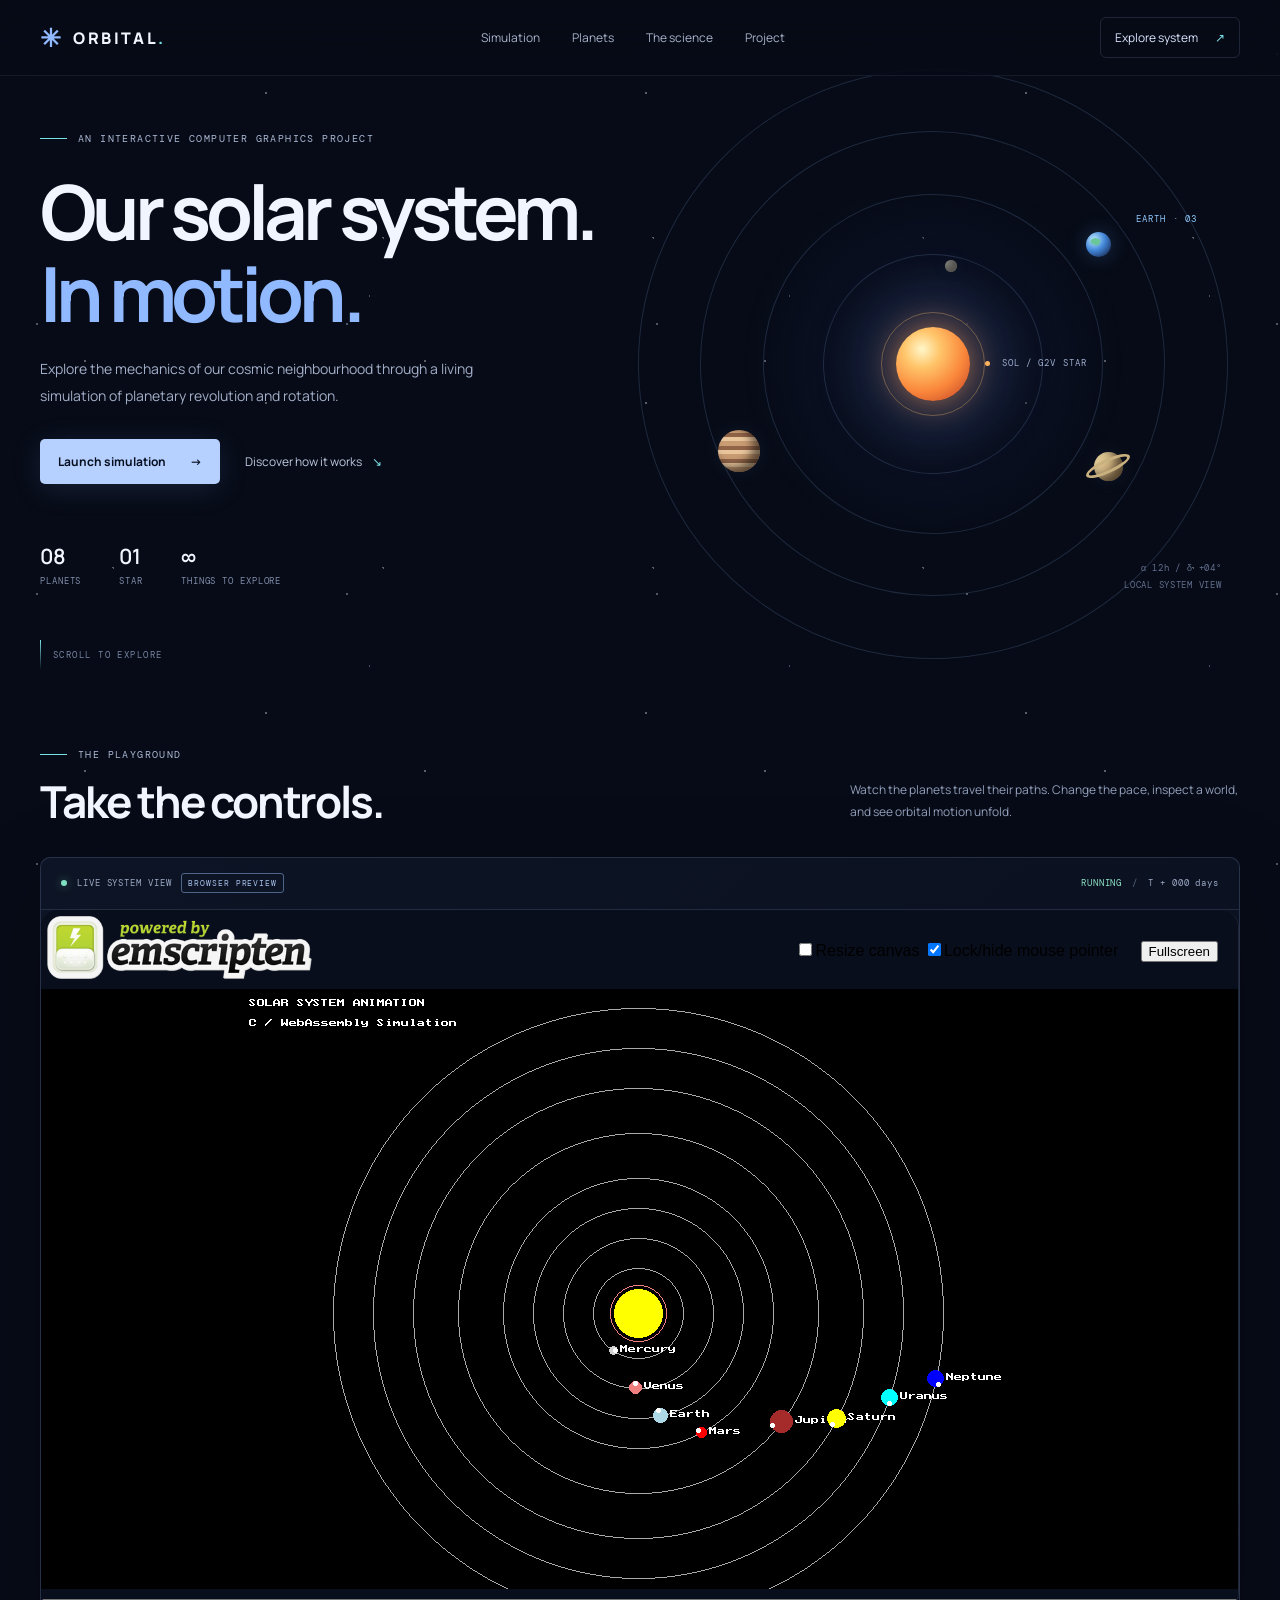
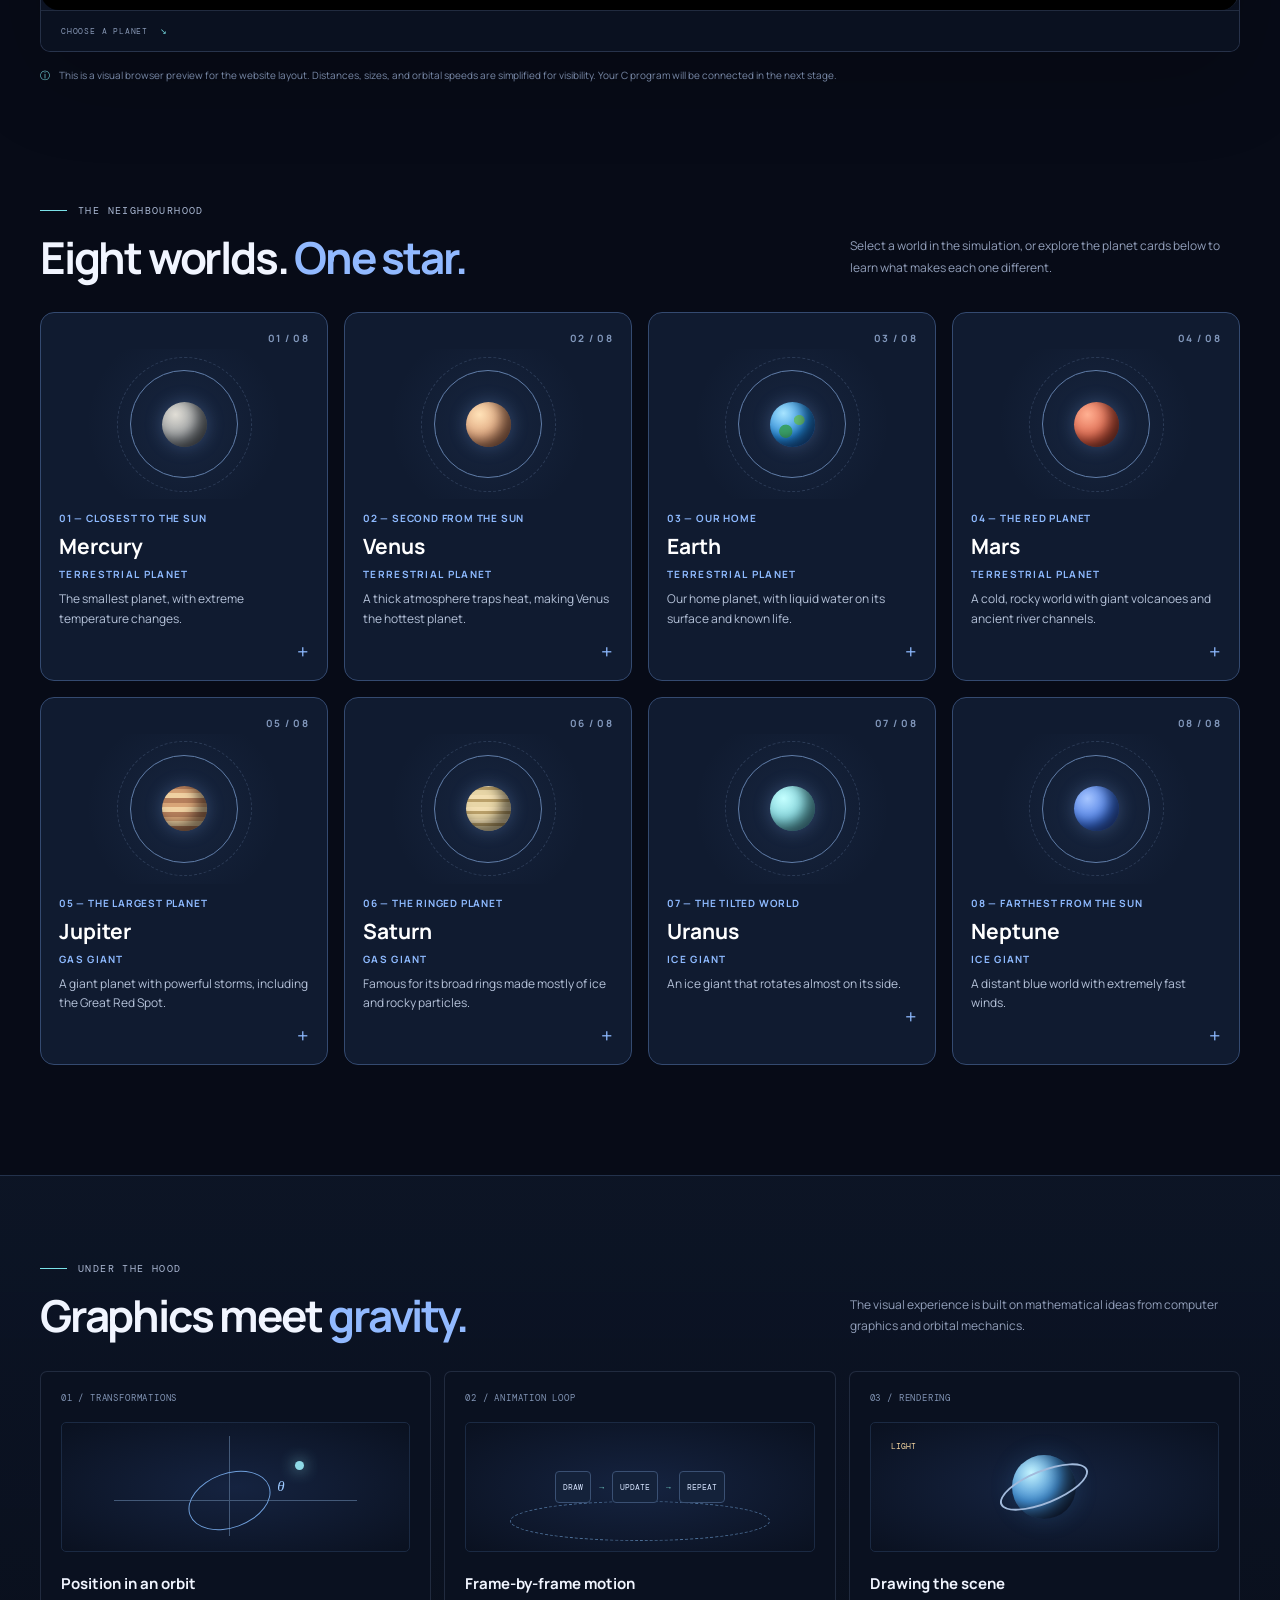
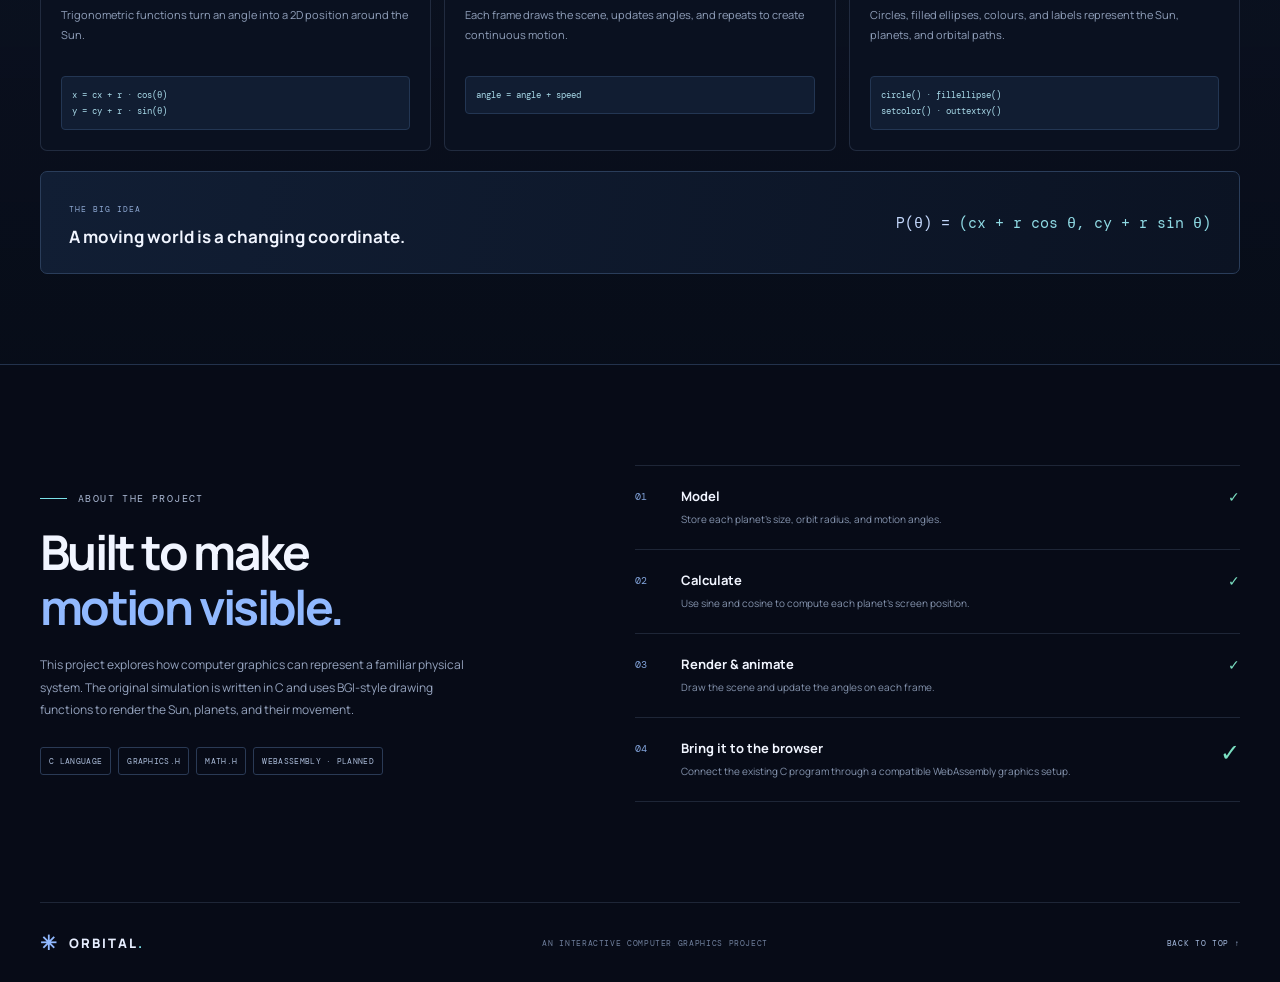
==== commit 450b6726: "initial commit" ====
--- a/index.html
+++ b/index.html
@@ -1,5 +1,6 @@
 <!DOCTYPE html>
 <html lang="en">
+
 <head>
   <meta charset="UTF-8" />
   <meta name="viewport" content="width=device-width, initial-scale=1.0" />
@@ -8,15 +9,20 @@
   <title>ORBITAL — Solar System Simulator</title>
   <link rel="preconnect" href="https://fonts.googleapis.com">
   <link rel="preconnect" href="https://fonts.gstatic.com" crossorigin>
-  <link href="https://fonts.googleapis.com/css2?family=DM+Mono:wght@400;500&family=Manrope:wght@400;500;600;700;800&display=swap" rel="stylesheet">
+  <link
+    href="https://fonts.googleapis.com/css2?family=DM+Mono:wght@400;500&family=Manrope:wght@400;500;600;700;800&display=swap"
+    rel="stylesheet">
   <link rel="stylesheet" href="styles.css" />
 </head>
+
 <body>
   <div class="starfield" aria-hidden="true"></div>
   <header class="topbar">
-    <a class="brand" href="#home" aria-label="Orbital home"><span class="brand-mark">✳</span><span>ORBITAL<span class="brand-dot">.</span></span></a>
+    <a class="brand" href="#home" aria-label="Orbital home"><span class="brand-mark">✳</span><span>ORBITAL<span
+          class="brand-dot">.</span></span></a>
     <nav class="nav-links" aria-label="Main navigation">
-      <a href="#simulation">Simulation</a><a href="#planets">Planets</a><a href="#science">The science</a><a href="#project">Project</a>
+      <a href="#simulation">Simulation</a><a href="#planets">Planets</a><a href="#science">The science</a><a
+        href="#project">Project</a>
     </nav>
     <a class="top-cta" href="#simulation">Explore system <span>↗</span></a>
     <button class="menu-toggle" id="menuToggle" aria-label="Toggle navigation">☰</button>
@@ -27,202 +33,318 @@
       <div class="hero-copy">
         <div class="eyebrow"><span class="eyebrow-line"></span> AN INTERACTIVE COMPUTER GRAPHICS PROJECT</div>
         <h1>Our solar system.<br><span>In motion.</span></h1>
-        <p class="hero-lede">Explore the mechanics of our cosmic neighbourhood through a living simulation of planetary revolution and rotation.</p>
-        <div class="hero-actions"><a class="button button-primary" href="#simulation">Launch simulation <span>→</span></a><a class="text-link" href="#science">Discover how it works <span>↘</span></a></div>
-        <div class="hero-meta"><div><strong>08</strong><span>PLANETS</span></div><div><strong>01</strong><span>STAR</span></div><div><strong>∞</strong><span>THINGS TO EXPLORE</span></div></div>
+        <p class="hero-lede">Explore the mechanics of our cosmic neighbourhood through a living simulation of planetary
+          revolution and rotation.</p>
+        <div class="hero-actions"><a class="button button-primary" href="#simulation">Launch simulation
+            <span>→</span></a><a class="text-link" href="#science">Discover how it works <span>↘</span></a></div>
+        <div class="hero-meta">
+          <div><strong>08</strong><span>PLANETS</span></div>
+          <div><strong>01</strong><span>STAR</span></div>
+          <div><strong>∞</strong><span>THINGS TO EXPLORE</span></div>
+        </div>
       </div>
       <div class="hero-art" aria-label="Illustration of planets orbiting a glowing sun">
-        <div class="hero-orbit orbit-a"></div><div class="hero-orbit orbit-b"></div><div class="hero-orbit orbit-c"></div><div class="hero-orbit orbit-d"></div>
-        <div class="hero-sun"><span></span></div><div class="hero-planet hp-mercury"></div><div class="hero-planet hp-earth"><span></span></div><div class="hero-planet hp-jupiter"></div><div class="hero-planet hp-saturn"><i></i></div>
-        <div class="art-label label-sun"><span></span> SOL / G2V STAR</div><div class="art-label label-earth">EARTH · 03</div><div class="art-coordinate">α 12h  /  δ +04°<br>LOCAL SYSTEM VIEW</div>
+        <div class="hero-orbit orbit-a"></div>
+        <div class="hero-orbit orbit-b"></div>
+        <div class="hero-orbit orbit-c"></div>
+        <div class="hero-orbit orbit-d"></div>
+        <div class="hero-sun"><span></span></div>
+        <div class="hero-planet hp-mercury"></div>
+        <div class="hero-planet hp-earth"><span></span></div>
+        <div class="hero-planet hp-jupiter"></div>
+        <div class="hero-planet hp-saturn"><i></i></div>
+        <div class="art-label label-sun"><span></span> SOL / G2V STAR</div>
+        <div class="art-label label-earth">EARTH · 03</div>
+        <div class="art-coordinate">α 12h / δ +04°<br>LOCAL SYSTEM VIEW</div>
       </div>
       <div class="scroll-cue"><span></span> SCROLL TO EXPLORE</div>
     </section>
 
     <section class="simulation-section section-wrap" id="simulation">
-      <div class="section-heading"><div><div class="eyebrow"><span class="eyebrow-line"></span> THE PLAYGROUND</div><h2>Take the controls.</h2></div><p>Watch the planets travel their paths. Change the pace, inspect a world, and see orbital motion unfold.</p></div>
+      <div class="section-heading">
+        <div>
+          <div class="eyebrow"><span class="eyebrow-line"></span> THE PLAYGROUND</div>
+          <h2>Take the controls.</h2>
+        </div>
+        <p>Watch the planets travel their paths. Change the pace, inspect a world, and see orbital motion unfold.</p>
+      </div>
       <div class="sim-shell">
-        <div class="sim-topline"><div class="sim-title"><span class="live-dot"></span><span>LIVE SYSTEM VIEW</span><span class="sim-tag">BROWSER PREVIEW</span></div><div class="sim-readout"><span id="statusText">RUNNING</span><span class="readout-divider">/</span><span id="timeReadout">T + 000 days</span></div></div>
+        <div class="sim-topline">
+          <div class="sim-title"><span class="live-dot"></span><span>LIVE SYSTEM VIEW</span><span
+              class="sim-tag">BROWSER PREVIEW</span></div>
+          <div class="sim-readout"><span id="statusText">RUNNING</span><span class="readout-divider">/</span><span
+              id="timeReadout">T + 000 days</span></div>
+        </div>
         <div class="sim-layout">
           <div class="canvas-wrap" id="canvasWrap">
-           <iframe
-    src="solar_system.html"
-    title="C Solar System Animation"
-    style="position:absolute; inset:0; width:100%; height:100%; border:0; background:#080e1b;"
-></iframe>
-
-            <div class="canvas-vignette"></div><div class="canvas-hud hud-tl">HELIOCENTRIC VIEW<br><span>XY PLANE · SCHEMATIC</span></div><div class="canvas-hud hud-tr">SYSTEM 01 <span>● NOMINAL</span></div>
-            <div class="canvas-bottom"><span id="selectedCanvasLabel">SELECTED: EARTH</span><span>DRAG TO PAN · SCROLL TO ZOOM</span></div>
-            <div class="canvas-message" id="canvasMessage">Browser preview active — C simulation integration comes next.</div>
+            <iframe src="solar_system.html" title="C Solar System Animation"
+              style="position:absolute; inset:0; width:100%; height:100%; border:0; background:#080e1b;"></iframe>
+
+            <div class="canvas-vignette"></div>
+            <div class="canvas-hud hud-tl">HELIOCENTRIC VIEW<br><span>XY PLANE · SCHEMATIC</span></div>
+            <div class="canvas-hud hud-tr">SYSTEM 01 <span>● NOMINAL</span></div>
+            <div class="canvas-bottom"><span id="selectedCanvasLabel">SELECTED: EARTH</span><span>DRAG TO PAN · SCROLL
+                TO ZOOM</span></div>
+            <div class="canvas-message" id="canvasMessage">Browser preview active — C simulation integration comes next.
+            </div>
           </div>
-                  </div>
-        <div class="planet-strip"><div class="strip-label">CHOOSE A PLANET <span>↘</span></div><div class="planet-picker" id="planetPicker"></div></div>
-      </div>
-      <p class="sim-note"><span>ⓘ</span> This is a visual browser preview for the website layout. Distances, sizes, and orbital speeds are simplified for visibility. Your C program will be connected in the next stage.</p>
+        </div>
+        <div class="planet-strip">
+          <div class="strip-label">CHOOSE A PLANET <span>↘</span></div>
+          <div class="planet-picker" id="planetPicker"></div>
+        </div>
+      </div>
+      <p class="sim-note"><span>ⓘ</span> This is a visual browser preview for the website layout. Distances, sizes, and
+        orbital speeds are simplified for visibility. Your C program will be connected in the next stage.</p>
     </section>
 
     <section class="planet-section section-wrap" id="planets">
-      <div class="section-heading"><div><div class="eyebrow"><span class="eyebrow-line"></span> THE NEIGHBOURHOOD</div><h2>Eight worlds. <span>One star.</span></h2></div><p>Select a world in the simulation, or explore the planet cards below to learn what makes each one different.</p></div>
-      
-<div class="orb-planet-grid" id="orbPlanetGrid">
-
-  <button class="orb-planet-card" data-planet="mercury" aria-expanded="false">
-    <span class="orb-planet-number">01 / 08</span>
-    <span class="orb-planet-visual mercury">
-      <span class="orbital-ring ring-one"></span>
-      <span class="orbital-ring ring-two"></span>
-      <span class="orb-planet"></span>
-    </span>
-    <span class="orb-planet-info">
-      <span class="orb-planet-order">01 — CLOSEST TO THE SUN</span>
-      <span class="orb-planet-name">Mercury</span>
-      <span class="orb-planet-type">TERRESTRIAL PLANET</span>
-      <span class="orb-planet-description">The smallest planet, with extreme temperature changes.</span>
-      <span class="orb-planet-fact">88 Earth days to orbit the Sun.</span>
-    </span>
-    <span class="orb-planet-action">+</span>
-  </button>
-
-  <button class="orb-planet-card" data-planet="venus" aria-expanded="false">
-    <span class="orb-planet-number">02 / 08</span>
-    <span class="orb-planet-visual venus">
-      <span class="orbital-ring ring-one"></span>
-      <span class="orbital-ring ring-two"></span>
-      <span class="orb-planet"></span>
-    </span>
-    <span class="orb-planet-info">
-      <span class="orb-planet-order">02 — SECOND FROM THE SUN</span>
-      <span class="orb-planet-name">Venus</span>
-      <span class="orb-planet-type">TERRESTRIAL PLANET</span>
-      <span class="orb-planet-description">A thick atmosphere traps heat, making Venus the hottest planet.</span>
-      <span class="orb-planet-fact">One Venus day is longer than its year.</span>
-    </span>
-    <span class="orb-planet-action">+</span>
-  </button>
-
-  <button class="orb-planet-card" data-planet="earth" aria-expanded="false">
-    <span class="orb-planet-number">03 / 08</span>
-    <span class="orb-planet-visual earth">
-      <span class="orbital-ring ring-one"></span>
-      <span class="orbital-ring ring-two"></span>
-      <span class="orb-planet"></span>
-    </span>
-    <span class="orb-planet-info">
-      <span class="orb-planet-order">03 — OUR HOME</span>
-      <span class="orb-planet-name">Earth</span>
-      <span class="orb-planet-type">TERRESTRIAL PLANET</span>
-      <span class="orb-planet-description">Our home planet, with liquid water on its surface and known life.</span>
-      <span class="orb-planet-fact">About 365.25 days to orbit the Sun.</span>
-    </span>
-    <span class="orb-planet-action">+</span>
-  </button>
-
-  <button class="orb-planet-card" data-planet="mars" aria-expanded="false">
-    <span class="orb-planet-number">04 / 08</span>
-    <span class="orb-planet-visual mars">
-      <span class="orbital-ring ring-one"></span>
-      <span class="orbital-ring ring-two"></span>
-      <span class="orb-planet"></span>
-    </span>
-    <span class="orb-planet-info">
-      <span class="orb-planet-order">04 — THE RED PLANET</span>
-      <span class="orb-planet-name">Mars</span>
-      <span class="orb-planet-type">TERRESTRIAL PLANET</span>
-      <span class="orb-planet-description">A cold, rocky world with giant volcanoes and ancient river channels.</span>
-      <span class="orb-planet-fact">A Martian year lasts 687 Earth days.</span>
-    </span>
-    <span class="orb-planet-action">+</span>
-  </button>
-
-  <button class="orb-planet-card" data-planet="jupiter" aria-expanded="false">
-    <span class="orb-planet-number">05 / 08</span>
-    <span class="orb-planet-visual jupiter">
-      <span class="orbital-ring ring-one"></span>
-      <span class="orbital-ring ring-two"></span>
-      <span class="orb-planet"></span>
-    </span>
-    <span class="orb-planet-info">
-      <span class="orb-planet-order">05 — THE LARGEST PLANET</span>
-      <span class="orb-planet-name">Jupiter</span>
-      <span class="orb-planet-type">GAS GIANT</span>
-      <span class="orb-planet-description">A giant planet with powerful storms, including the Great Red Spot.</span>
-      <span class="orb-planet-fact">One Jupiter year is about 11.86 Earth years.</span>
-    </span>
-    <span class="orb-planet-action">+</span>
-  </button>
-
-  <button class="orb-planet-card" data-planet="saturn" aria-expanded="false">
-    <span class="orb-planet-number">06 / 08</span>
-    <span class="orb-planet-visual saturn">
-      <span class="orbital-ring ring-one"></span>
-      <span class="orbital-ring ring-two"></span>
-      <span class="orb-planet"></span>
-    </span>
-    <span class="orb-planet-info">
-      <span class="orb-planet-order">06 — THE RINGED PLANET</span>
-      <span class="orb-planet-name">Saturn</span>
-      <span class="orb-planet-type">GAS GIANT</span>
-      <span class="orb-planet-description">Famous for its broad rings made mostly of ice and rocky particles.</span>
-      <span class="orb-planet-fact">A Saturn year lasts about 29.5 Earth years.</span>
-    </span>
-    <span class="orb-planet-action">+</span>
-  </button>
-
-  <button class="orb-planet-card" data-planet="uranus" aria-expanded="false">
-    <span class="orb-planet-number">07 / 08</span>
-    <span class="orb-planet-visual uranus">
-      <span class="orbital-ring ring-one"></span>
-      <span class="orbital-ring ring-two"></span>
-      <span class="orb-planet"></span>
-    </span>
-    <span class="orb-planet-info">
-      <span class="orb-planet-order">07 — THE TILTED WORLD</span>
-      <span class="orb-planet-name">Uranus</span>
-      <span class="orb-planet-type">ICE GIANT</span>
-      <span class="orb-planet-description">An ice giant that rotates almost on its side.</span>
-      <span class="orb-planet-fact">One orbit takes about 84 Earth years.</span>
-    </span>
-    <span class="orb-planet-action">+</span>
-  </button>
-
-  <button class="orb-planet-card" data-planet="neptune" aria-expanded="false">
-    <span class="orb-planet-number">08 / 08</span>
-    <span class="orb-planet-visual neptune">
-      <span class="orbital-ring ring-one"></span>
-      <span class="orbital-ring ring-two"></span>
-      <span class="orb-planet"></span>
-    </span>
-    <span class="orb-planet-info">
-      <span class="orb-planet-order">08 — FARTHEST FROM THE SUN</span>
-      <span class="orb-planet-name">Neptune</span>
-      <span class="orb-planet-type">ICE GIANT</span>
-      <span class="orb-planet-description">A distant blue world with extremely fast winds.</span>
-      <span class="orb-planet-fact">One orbit takes about 165 Earth years.</span>
-    </span>
-    <span class="orb-planet-action">+</span>
-  </button>
-
-</div>
-
-
-    </section>
-
-    <section class="science-section" id="science"><div class="section-wrap science-inner">
-      <div class="section-heading"><div><div class="eyebrow"><span class="eyebrow-line"></span> UNDER THE HOOD</div><h2>Graphics meet <span>gravity.</span></h2></div><p>The visual experience is built on mathematical ideas from computer graphics and orbital mechanics.</p></div>
-      <div class="science-grid">
-        <article class="science-card"><div class="science-number">01 / TRANSFORMATIONS</div><div class="science-visual transform-visual"><span class="axis x-axis"></span><span class="axis y-axis"></span><span class="transform-orbit"></span><span class="transform-dot"></span><b>θ</b></div><h3>Position in an orbit</h3><p>Trigonometric functions turn an angle into a 2D position around the Sun.</p><code>x = cx + r · cos(θ)<br>y = cy + r · sin(θ)</code></article>
-        <article class="science-card"><div class="science-number">02 / ANIMATION LOOP</div><div class="science-visual loop-visual"><span>DRAW</span><i>→</i><span>UPDATE</span><i>→</i><span>REPEAT</span><div class="loop-track"></div></div><h3>Frame-by-frame motion</h3><p>Each frame draws the scene, updates angles, and repeats to create continuous motion.</p><code>angle = angle + speed</code></article>
-        <article class="science-card"><div class="science-number">03 / RENDERING</div><div class="science-visual render-visual"><div class="render-sphere"></div><div class="render-ring"></div><span>LIGHT</span></div><h3>Drawing the scene</h3><p>Circles, filled ellipses, colours, and labels represent the Sun, planets, and orbital paths.</p><code>circle() · fillellipse()<br>setcolor() · outtextxy()</code></article>
-      </div>
-      <div class="equation-banner"><div><span class="mini-kicker">THE BIG IDEA</span><h3>A moving world is a changing coordinate.</h3></div><div class="equation">P(θ) = <span>(cx + r cos θ, cy + r sin θ)</span></div></div>
-    </div></section>
+      <div class="section-heading">
+        <div>
+          <div class="eyebrow"><span class="eyebrow-line"></span> THE NEIGHBOURHOOD</div>
+          <h2>Eight worlds. <span>One star.</span></h2>
+        </div>
+        <p>Select a world in the simulation, or explore the planet cards below to learn what makes each one different.
+        </p>
+      </div>
+
+      <div class="orb-planet-grid" id="orbPlanetGrid">
+
+        <button class="orb-planet-card" data-planet="mercury" aria-expanded="false">
+          <span class="orb-planet-number">01 / 08</span>
+          <span class="orb-planet-visual mercury">
+            <span class="orbital-ring ring-one"></span>
+            <span class="orbital-ring ring-two"></span>
+            <span class="orb-planet"></span>
+          </span>
+          <span class="orb-planet-info">
+            <span class="orb-planet-order">01 — CLOSEST TO THE SUN</span>
+            <span class="orb-planet-name">Mercury</span>
+            <span class="orb-planet-type">TERRESTRIAL PLANET</span>
+            <span class="orb-planet-description">The smallest planet, with extreme temperature changes.</span>
+            <span class="orb-planet-fact">88 Earth days to orbit the Sun.</span>
+          </span>
+          <span class="orb-planet-action">+</span>
+        </button>
+
+        <button class="orb-planet-card" data-planet="venus" aria-expanded="false">
+          <span class="orb-planet-number">02 / 08</span>
+          <span class="orb-planet-visual venus">
+            <span class="orbital-ring ring-one"></span>
+            <span class="orbital-ring ring-two"></span>
+            <span class="orb-planet"></span>
+          </span>
+          <span class="orb-planet-info">
+            <span class="orb-planet-order">02 — SECOND FROM THE SUN</span>
+            <span class="orb-planet-name">Venus</span>
+            <span class="orb-planet-type">TERRESTRIAL PLANET</span>
+            <span class="orb-planet-description">A thick atmosphere traps heat, making Venus the hottest planet.</span>
+            <span class="orb-planet-fact">One Venus day is longer than its year.</span>
+          </span>
+          <span class="orb-planet-action">+</span>
+        </button>
+
+        <button class="orb-planet-card" data-planet="earth" aria-expanded="false">
+          <span class="orb-planet-number">03 / 08</span>
+          <span class="orb-planet-visual earth">
+            <span class="orbital-ring ring-one"></span>
+            <span class="orbital-ring ring-two"></span>
+            <span class="orb-planet"></span>
+          </span>
+          <span class="orb-planet-info">
+            <span class="orb-planet-order">03 — OUR HOME</span>
+            <span class="orb-planet-name">Earth</span>
+            <span class="orb-planet-type">TERRESTRIAL PLANET</span>
+            <span class="orb-planet-description">Our home planet, with liquid water on its surface and known
+              life.</span>
+            <span class="orb-planet-fact">About 365.25 days to orbit the Sun.</span>
+          </span>
+          <span class="orb-planet-action">+</span>
+        </button>
+
+        <button class="orb-planet-card" data-planet="mars" aria-expanded="false">
+          <span class="orb-planet-number">04 / 08</span>
+          <span class="orb-planet-visual mars">
+            <span class="orbital-ring ring-one"></span>
+            <span class="orbital-ring ring-two"></span>
+            <span class="orb-planet"></span>
+          </span>
+          <span class="orb-planet-info">
+            <span class="orb-planet-order">04 — THE RED PLANET</span>
+            <span class="orb-planet-name">Mars</span>
+            <span class="orb-planet-type">TERRESTRIAL PLANET</span>
+            <span class="orb-planet-description">A cold, rocky world with giant volcanoes and ancient river
+              channels.</span>
+            <span class="orb-planet-fact">A Martian year lasts 687 Earth days.</span>
+          </span>
+          <span class="orb-planet-action">+</span>
+        </button>
+
+        <button class="orb-planet-card" data-planet="jupiter" aria-expanded="false">
+          <span class="orb-planet-number">05 / 08</span>
+          <span class="orb-planet-visual jupiter">
+            <span class="orbital-ring ring-one"></span>
+            <span class="orbital-ring ring-two"></span>
+            <span class="orb-planet"></span>
+          </span>
+          <span class="orb-planet-info">
+            <span class="orb-planet-order">05 — THE LARGEST PLANET</span>
+            <span class="orb-planet-name">Jupiter</span>
+            <span class="orb-planet-type">GAS GIANT</span>
+            <span class="orb-planet-description">A giant planet with powerful storms, including the Great Red
+              Spot.</span>
+            <span class="orb-planet-fact">One Jupiter year is about 11.86 Earth years.</span>
+          </span>
+          <span class="orb-planet-action">+</span>
+        </button>
+
+        <button class="orb-planet-card" data-planet="saturn" aria-expanded="false">
+          <span class="orb-planet-number">06 / 08</span>
+          <span class="orb-planet-visual saturn">
+            <span class="orbital-ring ring-one"></span>
+            <span class="orbital-ring ring-two"></span>
+            <span class="orb-planet"></span>
+          </span>
+          <span class="orb-planet-info">
+            <span class="orb-planet-order">06 — THE RINGED PLANET</span>
+            <span class="orb-planet-name">Saturn</span>
+            <span class="orb-planet-type">GAS GIANT</span>
+            <span class="orb-planet-description">Famous for its broad rings made mostly of ice and rocky
+              particles.</span>
+            <span class="orb-planet-fact">A Saturn year lasts about 29.5 Earth years.</span>
+          </span>
+          <span class="orb-planet-action">+</span>
+        </button>
+
+        <button class="orb-planet-card" data-planet="uranus" aria-expanded="false">
+          <span class="orb-planet-number">07 / 08</span>
+          <span class="orb-planet-visual uranus">
+            <span class="orbital-ring ring-one"></span>
+            <span class="orbital-ring ring-two"></span>
+            <span class="orb-planet"></span>
+          </span>
+          <span class="orb-planet-info">
+            <span class="orb-planet-order">07 — THE TILTED WORLD</span>
+            <span class="orb-planet-name">Uranus</span>
+            <span class="orb-planet-type">ICE GIANT</span>
+            <span class="orb-planet-description">An ice giant that rotates almost on its side.</span>
+            <span class="orb-planet-fact">One orbit takes about 84 Earth years.</span>
+          </span>
+          <span class="orb-planet-action">+</span>
+        </button>
+
+        <button class="orb-planet-card" data-planet="neptune" aria-expanded="false">
+          <span class="orb-planet-number">08 / 08</span>
+          <span class="orb-planet-visual neptune">
+            <span class="orbital-ring ring-one"></span>
+            <span class="orbital-ring ring-two"></span>
+            <span class="orb-planet"></span>
+          </span>
+          <span class="orb-planet-info">
+            <span class="orb-planet-order">08 — FARTHEST FROM THE SUN</span>
+            <span class="orb-planet-name">Neptune</span>
+            <span class="orb-planet-type">ICE GIANT</span>
+            <span class="orb-planet-description">A distant blue world with extremely fast winds.</span>
+            <span class="orb-planet-fact">One orbit takes about 165 Earth years.</span>
+          </span>
+          <span class="orb-planet-action">+</span>
+        </button>
+
+      </div>
+
+
+    </section>
+
+    <section class="science-section" id="science">
+      <div class="section-wrap science-inner">
+        <div class="section-heading">
+          <div>
+            <div class="eyebrow"><span class="eyebrow-line"></span> UNDER THE HOOD</div>
+            <h2>Graphics meet <span>gravity.</span></h2>
+          </div>
+          <p>The visual experience is built on mathematical ideas from computer graphics and orbital mechanics.</p>
+        </div>
+        <div class="science-grid">
+          <article class="science-card">
+            <div class="science-number">01 / TRANSFORMATIONS</div>
+            <div class="science-visual transform-visual"><span class="axis x-axis"></span><span
+                class="axis y-axis"></span><span class="transform-orbit"></span><span
+                class="transform-dot"></span><b>θ</b></div>
+            <h3>Position in an orbit</h3>
+            <p>Trigonometric functions turn an angle into a 2D position around the Sun.</p>
+            <code>x = cx + r · cos(θ)<br>y = cy + r · sin(θ)</code>
+          </article>
+          <article class="science-card">
+            <div class="science-number">02 / ANIMATION LOOP</div>
+            <div class="science-visual loop-visual">
+              <span>DRAW</span><i>→</i><span>UPDATE</span><i>→</i><span>REPEAT</span>
+              <div class="loop-track"></div>
+            </div>
+            <h3>Frame-by-frame motion</h3>
+            <p>Each frame draws the scene, updates angles, and repeats to create continuous motion.</p>
+            <code>angle = angle + speed</code>
+          </article>
+          <article class="science-card">
+            <div class="science-number">03 / RENDERING</div>
+            <div class="science-visual render-visual">
+              <div class="render-sphere"></div>
+              <div class="render-ring"></div><span>LIGHT</span>
+            </div>
+            <h3>Drawing the scene</h3>
+            <p>Circles, filled ellipses, colours, and labels represent the Sun, planets, and orbital paths.</p>
+            <code>circle() · fillellipse()<br>setcolor() · outtextxy()</code>
+          </article>
+        </div>
+        <div class="equation-banner">
+          <div><span class="mini-kicker">THE BIG IDEA</span>
+            <h3>A moving world is a changing coordinate.</h3>
+          </div>
+          <div class="equation">P(θ) = <span>(cx + r cos θ, cy + r sin θ)</span></div>
+        </div>
+      </div>
+    </section>
 
     <section class="project-section section-wrap" id="project">
-      <div class="project-copy"><div class="eyebrow"><span class="eyebrow-line"></span> ABOUT THE PROJECT</div><h2>Built to make<br><span>motion visible.</span></h2><p>This project explores how computer graphics can represent a familiar physical system. The original simulation is written in C and uses BGI-style drawing functions to render the Sun, planets, and their movement.</p><div class="tech-pills"><span>C LANGUAGE</span><span>GRAPHICS.H</span><span>MATH.H</span><span>WEBASSEMBLY · PLANNED</span></div></div>
-      <div class="project-steps"><div class="step"><span>01</span><div><h3>Model</h3><p>Store each planet's size, orbit radius, and motion angles.</p></div><b>✓</b></div><div class="step"><span>02</span><div><h3>Calculate</h3><p>Use sine and cosine to compute each planet's screen position.</p></div><b>✓</b></div><div class="step"><span>03</span><div><h3>Render & animate</h3><p>Draw the scene and update the angles on each frame.</p></div><b>✓</b></div><div class="step planned"><span>04</span><div><h3>Bring it to the browser</h3><p>Connect the existing C program through a compatible WebAssembly graphics setup.</p></div><em>IN PROGRESS</em></div></div>
+      <div class="project-copy">
+        <div class="eyebrow"><span class="eyebrow-line"></span> ABOUT THE PROJECT</div>
+        <h2>Built to make<br><span>motion visible.</span></h2>
+        <p>This project explores how computer graphics can represent a familiar physical system. The original simulation
+          is written in C and uses BGI-style drawing functions to render the Sun, planets, and their movement.</p>
+        <div class="tech-pills"><span>C LANGUAGE</span><span>GRAPHICS.H</span><span>MATH.H</span><span>WEBASSEMBLY ·
+            PLANNED</span></div>
+      </div>
+      <div class="project-steps">
+        <div class="step"><span>01</span>
+          <div>
+            <h3>Model</h3>
+            <p>Store each planet's size, orbit radius, and motion angles.</p>
+          </div><b>✓</b>
+        </div>
+        <div class="step"><span>02</span>
+          <div>
+            <h3>Calculate</h3>
+            <p>Use sine and cosine to compute each planet's screen position.</p>
+          </div><b>✓</b>
+        </div>
+        <div class="step"><span>03</span>
+          <div>
+            <h3>Render & animate</h3>
+            <p>Draw the scene and update the angles on each frame.</p>
+          </div><b>✓</b>
+        </div>
+        <div class="step planned"><span>04</span>
+          <div>
+            <h3>Bring it to the browser</h3>
+            <p>Connect the existing C program through a compatible WebAssembly graphics setup.</p>
+          </div><b class="step-check">✓</b>
+        </div>
+      </div>
     </section>
   </main>
-  <footer class="footer section-wrap"><a class="brand" href="#home"><span class="brand-mark">✳</span><span>ORBITAL<span class="brand-dot">.</span></span></a><span>AN INTERACTIVE COMPUTER GRAPHICS PROJECT</span><a href="#home">BACK TO TOP ↑</a></footer>
+  <footer class="footer section-wrap"><a class="brand" href="#home"><span class="brand-mark">✳</span><span>ORBITAL<span
+          class="brand-dot">.</span></span></a><span>AN INTERACTIVE COMPUTER GRAPHICS PROJECT</span><a href="#home">BACK
+      TO TOP ↑</a></footer>
   <script src="app.js"></script>
 </body>
-</html>
+
+</html>
--- a/styles.css
+++ b/styles.css
@@ -2018,3 +2018,100 @@
   }
 }
 
+/* Test that the planet card stylesheet is loading */
+.orb-planet-grid {
+  display: grid !important;
+  grid-template-columns: repeat(4, minmax(0, 1fr)) !important;
+  gap: 16px !important;
+}
+
+.orb-planet-card {
+  display: flex !important;
+  flex-direction: column !important;
+  min-width: 0;
+  padding: 18px !important;
+  color: #eef3ff !important;
+  text-align: left;
+  background: #101b30 !important;
+  border: 1px solid #344a70 !important;
+  border-radius: 14px !important;
+  white-space: normal !important;
+}
+
+.orb-planet-visual {
+  display: grid;
+  position: relative;
+  place-items: center;
+  height: 150px;
+  overflow: hidden;
+}
+
+.orbital-ring {
+  position: absolute;
+  width: 100px;
+  height: 100px;
+  border: 1px solid #607da8;
+  border-radius: 50%;
+}
+
+.orbital-ring.ring-two {
+  width: 135px;
+  height: 135px;
+  border-style: dashed;
+}
+
+.orb-planet {
+  z-index: 1;
+  width: 45px;
+  height: 45px;
+  border-radius: 50%;
+  background: var(--planet-color, #8ebaff);
+  box-shadow: inset -9px -7px 12px #0008, 0 0 18px #8ebaff44;
+}
+
+.orb-planet-info {
+  display: flex;
+  flex-direction: column;
+  gap: 8px;
+}
+
+.orb-planet-name {
+  color: #fff;
+  font-size: 21px;
+  font-weight: 700;
+}
+
+.orb-planet-order,
+.orb-planet-type {
+  color: #8ebaff;
+  font-size: 10px;
+}
+
+.orb-planet-description {
+  color: #b5c2d9;
+  font-size: 12px;
+  line-height: 1.6;
+}
+
+.orb-planet-fact {
+  display: none;
+  color: #d6e7ff;
+  font-size: 12px;
+}
+
+.orb-planet-card[aria-expanded="true"] .orb-planet-fact {
+  display: block;
+}
+
+@media (max-width: 900px) {
+  .orb-planet-grid {
+    grid-template-columns: repeat(2, minmax(0, 1fr)) !important;
+  }
+}
+
+.step-check {
+  color: #8ed8bd;
+  font-size: 24px;
+  font-weight: 400;
+  font-family: Arial, sans-serif;
+}
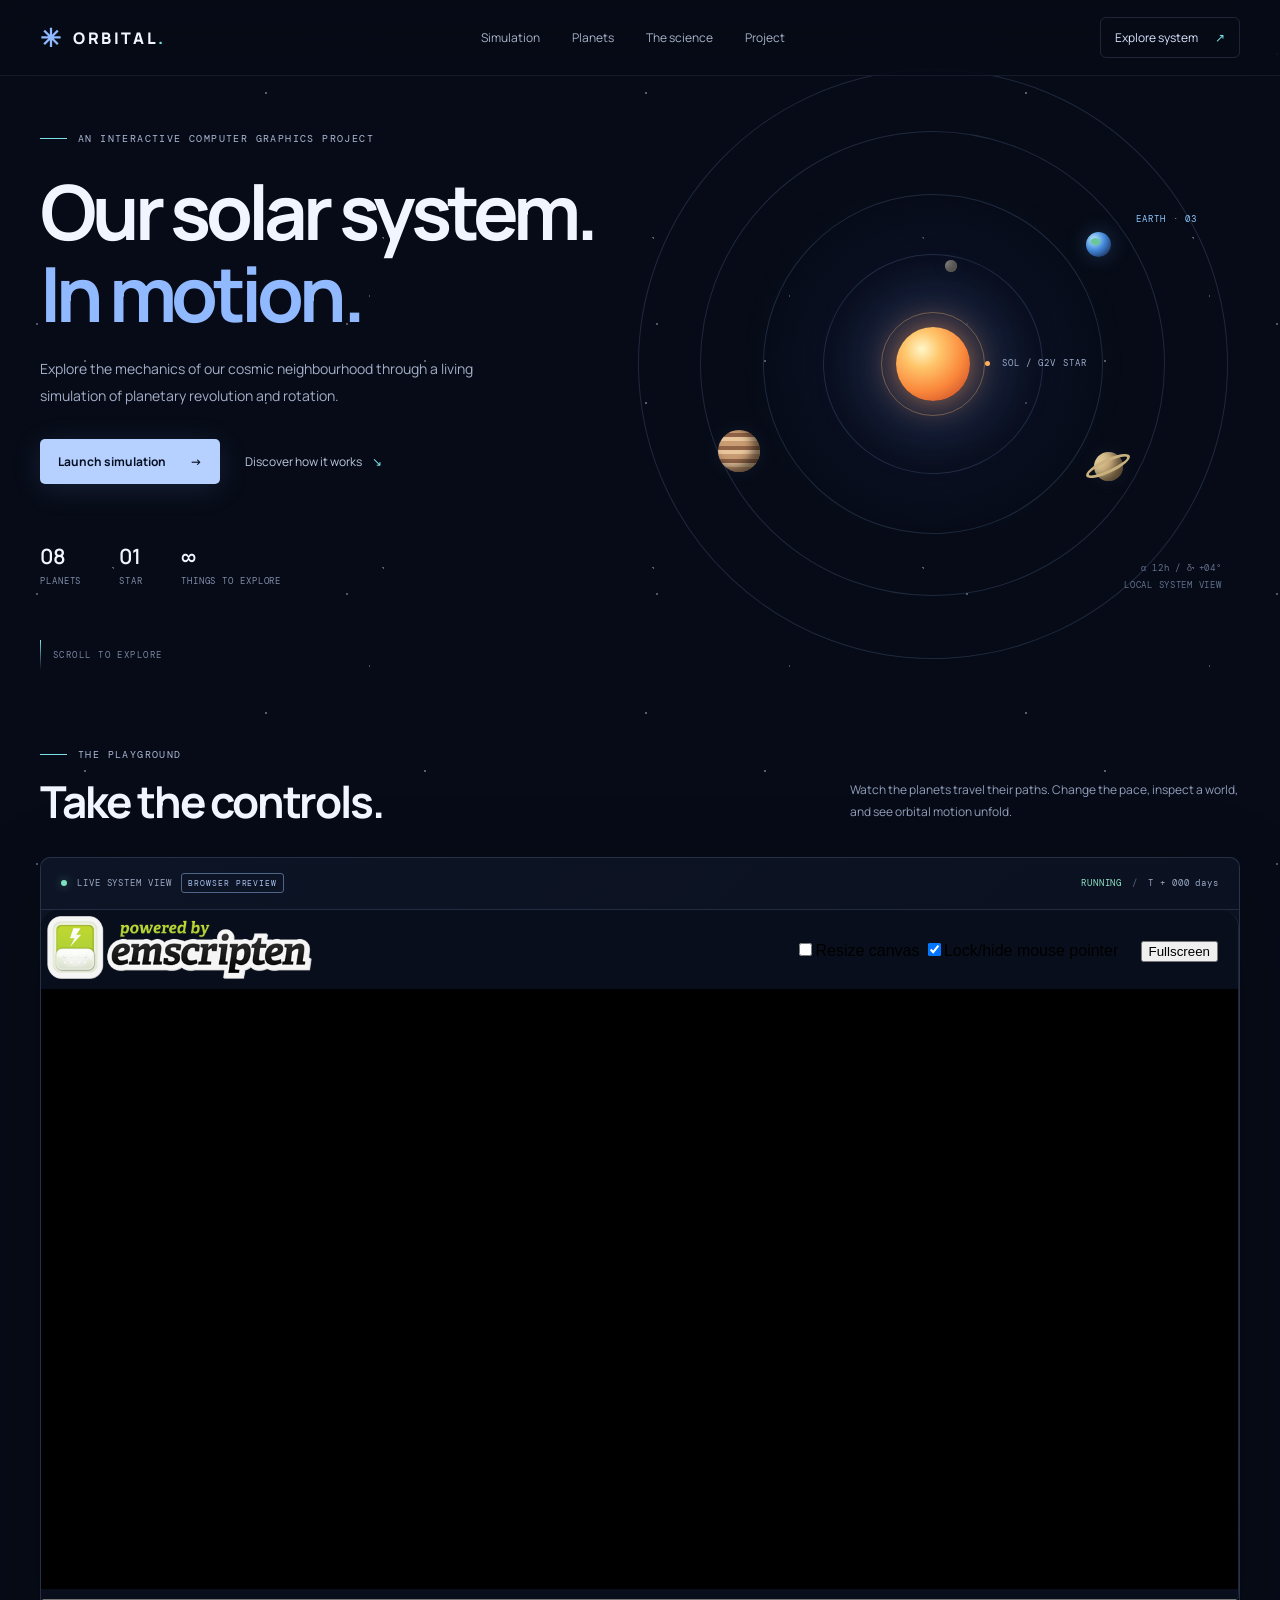
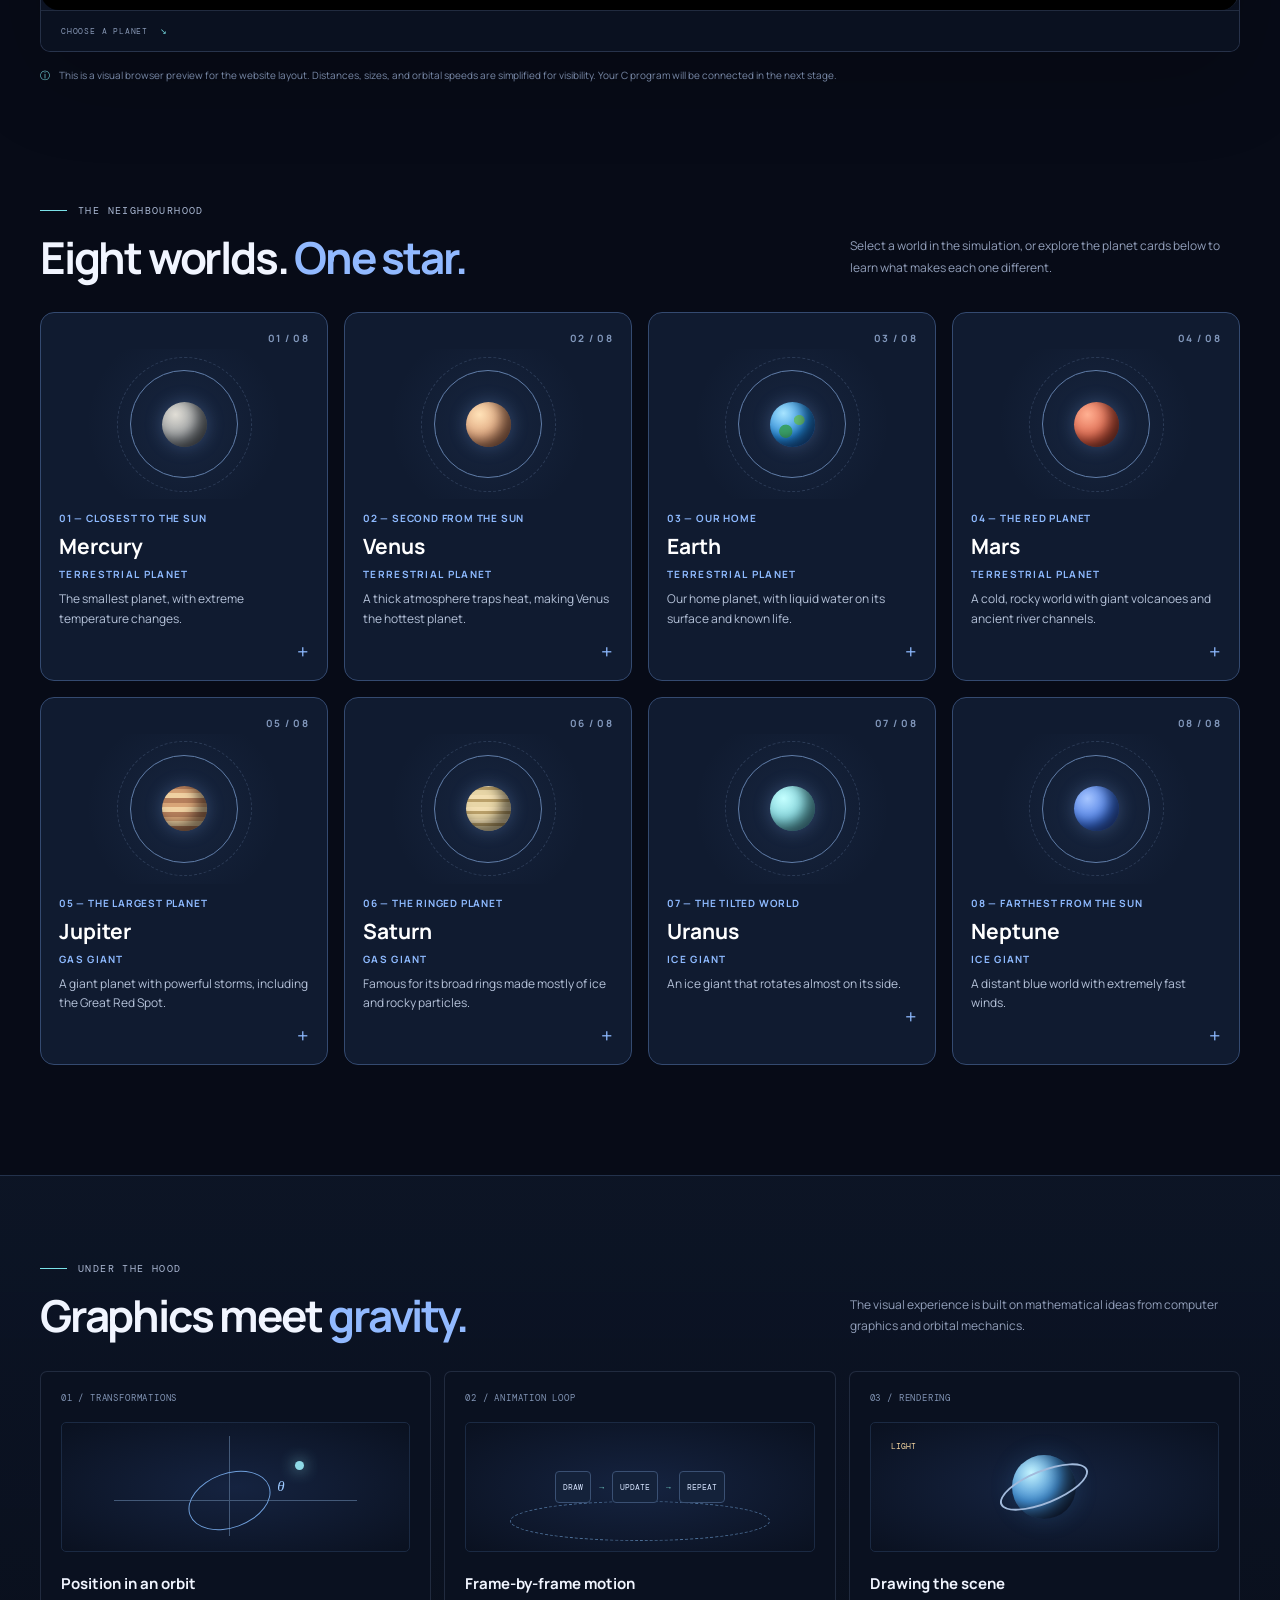
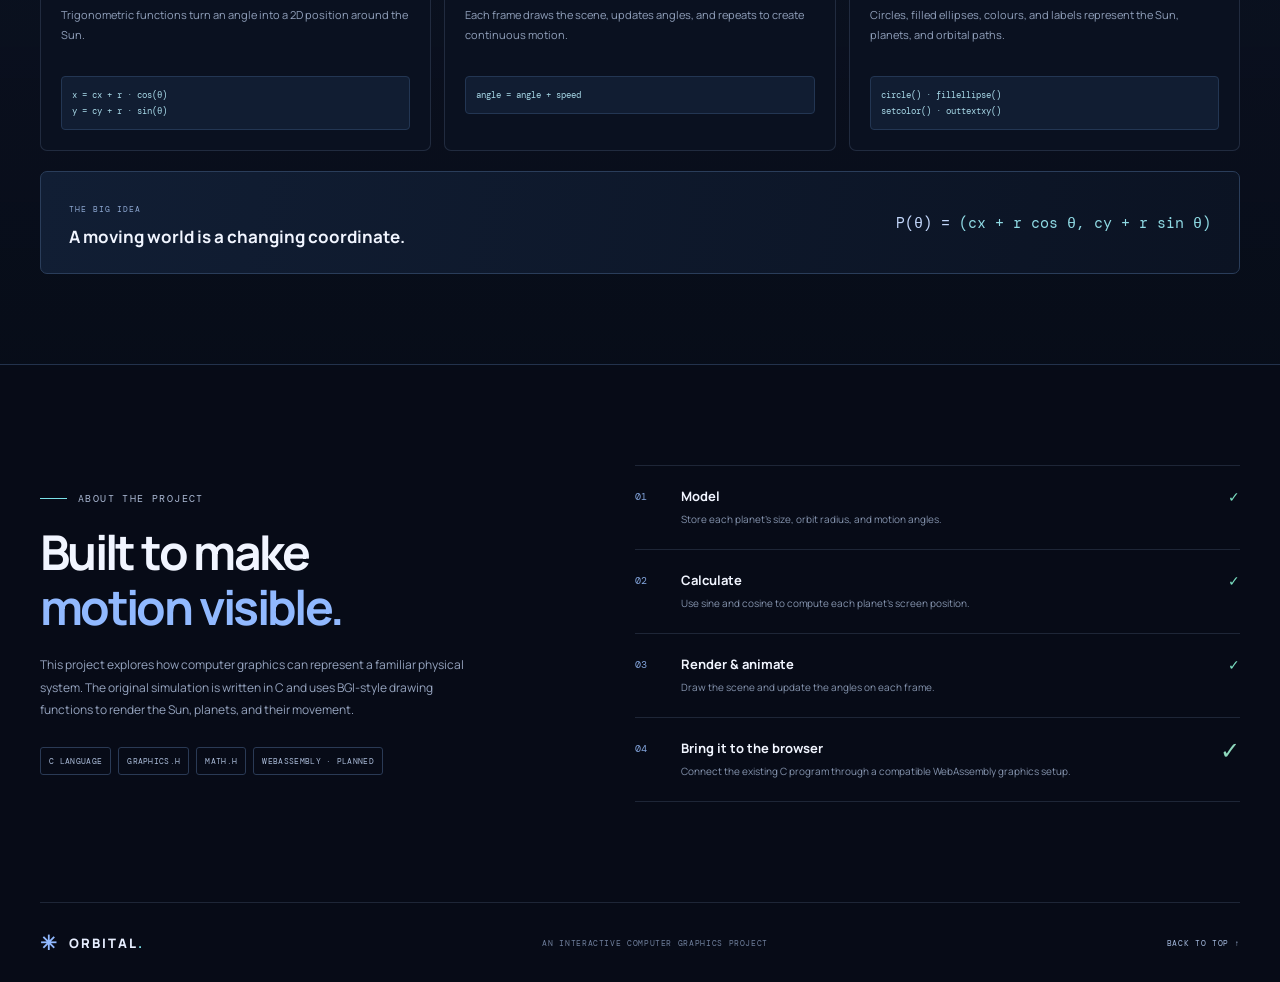
==== commit f2a07caa: "initial commit" ====
--- a/index.html
+++ b/index.html
@@ -332,12 +332,17 @@
             <p>Draw the scene and update the angles on each frame.</p>
           </div><b>✓</b>
         </div>
-        <div class="step planned"><span>04</span>
+       
+        <div class="step planned">
+          <span>04</span>
           <div>
             <h3>Bring it to the browser</h3>
             <p>Connect the existing C program through a compatible WebAssembly graphics setup.</p>
-          </div><b class="step-check">✓</b>
-        </div>
+          </div>
+          <b class="step-check">✓</b>
+        </div>
+        
+
       </div>
     </section>
   </main>
--- a/styles.css
+++ b/styles.css
@@ -2114,4 +2114,19 @@
   font-size: 24px;
   font-weight: 400;
   font-family: Arial, sans-serif;
-}+}
+
+.step.planned .step-check {
+  display: inline-block !important;
+  color: #8ed8bd !important;
+  font-size: 24px !important;
+  font-weight: 400 !important;
+  font-family: Arial, sans-serif !important;
+  font-style: normal !important;
+  line-height: 1 !important;
+}
+
+.step.planned em {
+  display: none !important;
+}
+
